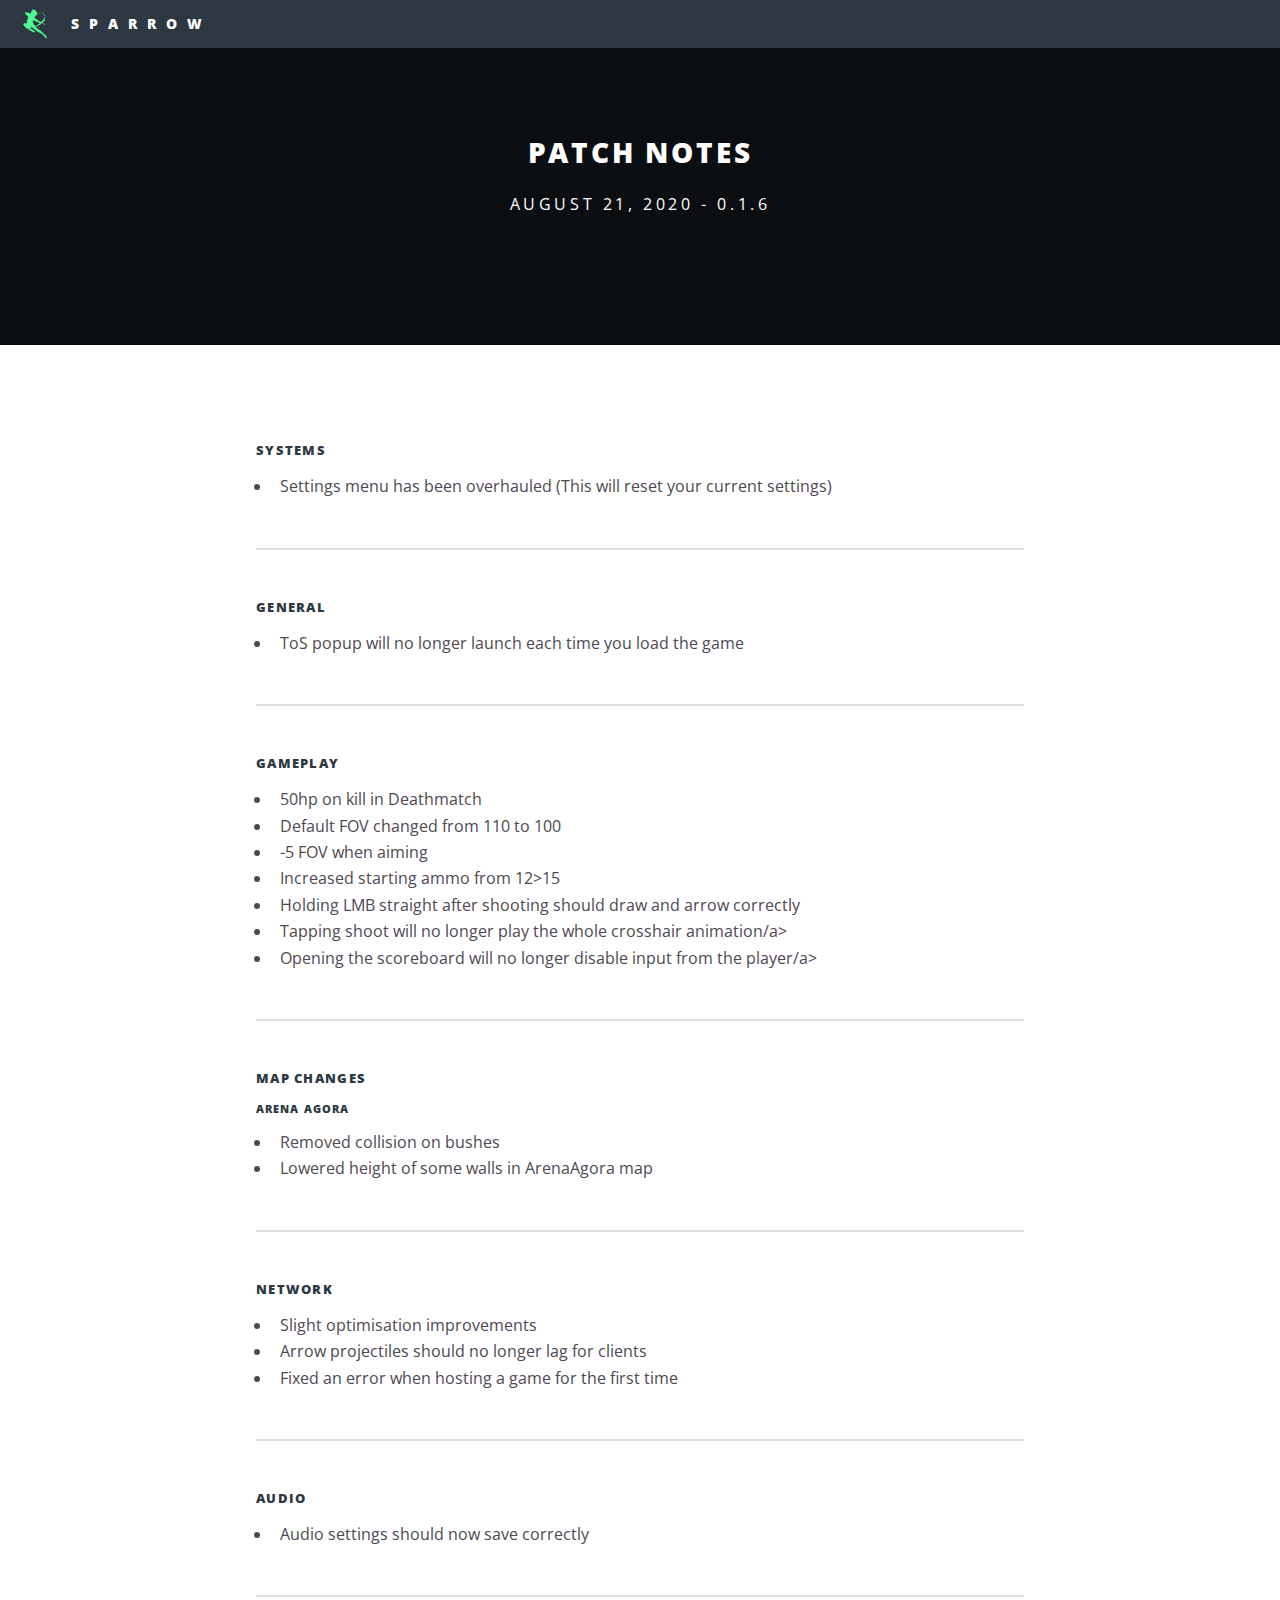
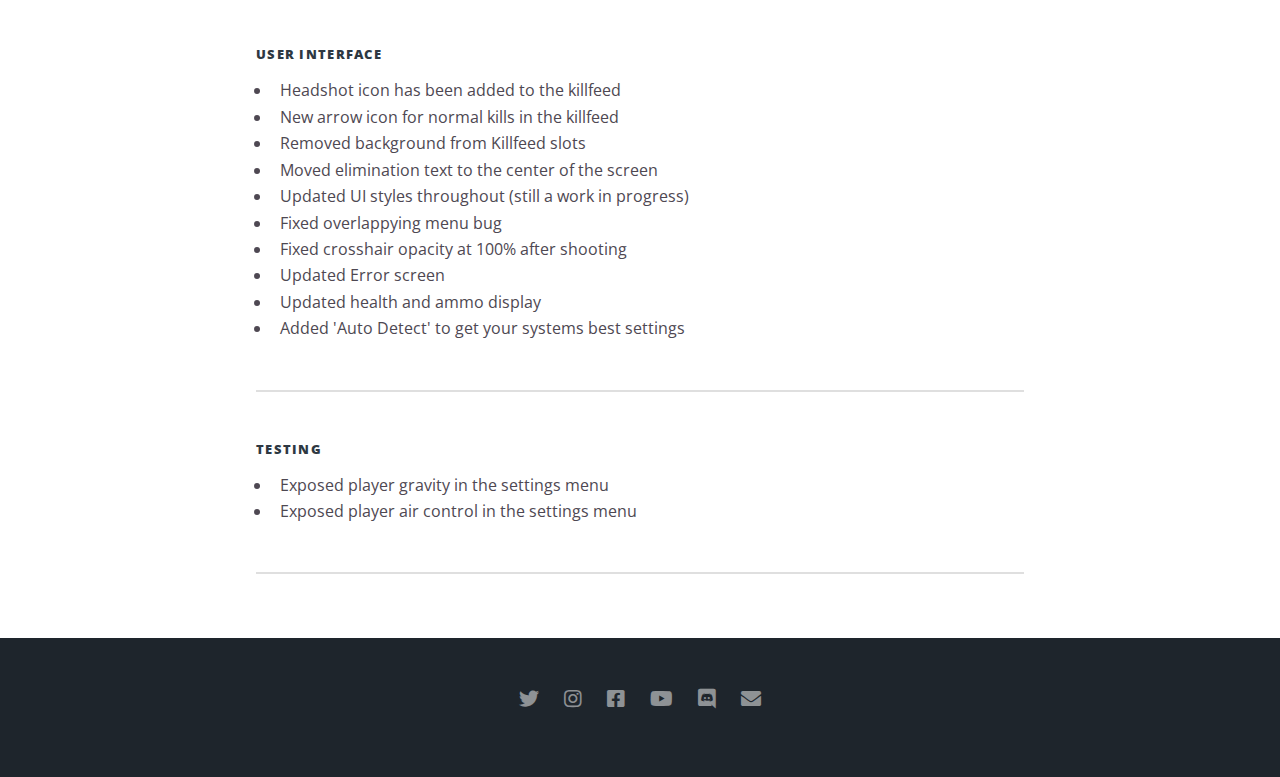
==== patchnotes-0.1.6.html @ 1c4e1404 "Added Patch Notes 0.1.6" ====
<!DOCTYPE html>
<!--
	Spectral by HTML5 UP
	html5up.net | @ajlkn
	Free for personal and commercial use under the CCA 3.0 license (html5up.net/license)
-->
<html>
  <head>
    <link rel="shortcut icon" href="favicon.ico" type="image/x-icon">
    <title>Project Sparrow - Terms of Service</title>
    <meta charset="utf-8" />
    <meta name="viewport" content="width=device-width, initial-scale=1, user-scalable=no" />
    <link rel="stylesheet" href="assets/css/main.css" />
    <noscript><link rel="stylesheet" href="assets/css/noscript.css" /></noscript>
  </head>

  <body class="landing is-preload">
    <!-- Page Wrapper -->
    <div id="page-wrapper">
      <Header> 
      <header id="header" class="alt">
        <h1>
          <a href="index.html" target="_self" class="more scrolly"><img src="images/logo.png" alt="logo"/></a></h1>
        <ul>
          <li><a href="index.html">SPARROW</a></li>
        </ul>
        <!--<nav id="nav">
          <ul>
            <li class="special">
              <a href="#menu" class="menuToggle"><span>Menu</span></a>
              <div id="menu">
                <ul>
                  <li><a href="index.html">Home</a></li>
                  <li><a href="generic.html">Generic</a></li>
                  <li><a href="elements.html">Elements</a></li>
                </ul>
              </div>
            </li>
          </ul>
        </nav>-->
      </header>


				<!-- Main -->
        <article id="main">
          <header>
            <h2>PATCH NOTES</h2>
            <p>August 21, 2020 - 0.1.6</p>
          </header>
          <section class="wrapper style5">
            <div class="inner">
              <h5>Systems</h5>
              <ul>
                <li>
                  <a>Settings menu has been overhauled (This will reset your current settings)</a>
                </li>
              </ul>

              <hr />

              <h5>General</h5>
              <ul>
                <li>
                  <a>ToS popup will no longer launch each time you load the game</a>
                </li>
              </ul>

              <hr />

              <h5>Gameplay</h5>
              <ul>
                <li>
                  <a>50hp on kill in Deathmatch</a>
                </li>
                <li>
                  <a>Default FOV changed from 110 to 100</a>
                </li>
                <li>
                  <a>-5 FOV when aiming</a>
                </li>
                <li>
                  <a>Increased starting ammo from 12>15</a>
                </li>
                <li>
                  <a>Holding LMB straight after shooting should draw and arrow correctly</a>
                </li>
                <li>
                  <a>Tapping shoot will no longer play the whole crosshair animation/a>
                </li>
                <li>
                  <a>Opening the scoreboard will no longer disable input from the player/a>
                </li>
              </ul>

              <hr />

              <h5>Map Changes</h5>

              <h6>Arena Agora</h6>
              <ul>
                <li>
                  <a>Removed collision on bushes</a>
                </li>
                <li>
                  <a>Lowered height of some walls in ArenaAgora map</a>
                </li>
              </ul>

              <hr />

              <h5>Network</h5>
              <ul>
                <li>
                  <a>Slight optimisation improvements</a>
                </li>
                <li>
                  <a>Arrow projectiles should no longer lag for clients</a>
                </li>
                <li>
                  <a>Fixed an error when hosting a game for the first time</a>
                </li>
              </ul>

              <hr />

              <h5>Audio</h5>
              <ul>
                <li>
                  <a>Audio settings should now save correctly</a>
                </li>
              </ul>

              <hr />

              <h5>User Interface</h5>
              <ul>
                <li>
                  <a>Headshot icon has been added to the killfeed</a>
                </li>
                <li>
                  <a>New arrow icon for normal kills in the killfeed</a>
                </li>
                <li>
                  <a>Removed background from Killfeed slots</a>
                </li>
                <li>
                  <a>Moved elimination text to the center of the screen</a>
                </li>
                <li>
                  <a>Updated UI styles throughout  (still a work in progress)</a>
                </li>
                <li>
                  <a>Fixed overlappying menu bug</a>
                </li>
                <li>
                  <a>Fixed crosshair opacity at 100% after shooting</a>
                </li>
                <li>
                  <a>Updated Error screen</a>
                </li>
                <li>
                  <a>Updated health and ammo display</a>
                </li>
                <li>
                  <a>Added 'Auto Detect' to get your systems best settings</a>
                </li>
              </ul>

              <hr />

              <h5>Testing</h5>
              <ul>
                <li>
                  <a>Exposed player gravity in the settings menu</a>
                </li>
                <li>
                  <a>Exposed player air control in the settings menu</a>
                </li>
              </ul>

              <hr />



            </div>
          </section>
        </article>





      <!-- Footer -->
      <footer id="footer">
        <ul class="icons">
          <li>
            <a href="https://twitter.com/ProjectSparrow_" target="_blank" class="icon brands fa-twitter"
              ><span class="label">Twitter</span></a
            >
          </li>
          <li>
            <a href="https://instagram.com/ProjectSparrow_" target="_blank" class="icon brands fa-instagram"
              ><span class="label">Instagram</span></a
            >
          </li>
          <li>
            <a href="https://www.facebook.com/projectsparrowdev" target="_blank" class="icon brands fa-facebook-square"
              ><span class="label">Facebook</span></a
            >
          </li>
          <li>
            <a href="https://www.youtube.com/channel/UCbq7FqlQZS3hCOGGM413knQ?" target="_blank" class="icon brands fa-youtube"
              ><span class="label">YouTube</span></a
            >
          </li>
          <li>
            <a href="https://discord.gg/qYBhejE" target="_blank" class="icon brands fa-discord"><span class="label">Discord</span></a>
          </li>
          <li>
            <a href="mailto:matt@projectsparrow.dev" target="_blank" class="icon solid fa-envelope"><span class="label">Email</span></a>
          </li>
        </ul>
      </footer>
    </div>

    <!-- Scripts -->
    <script src="assets/js/jquery.min.js"></script>
    <script src="assets/js/jquery.scrollex.min.js"></script>
    <script src="assets/js/jquery.scrolly.min.js"></script>
    <script src="assets/js/browser.min.js"></script>
    <script src="assets/js/breakpoints.min.js"></script>
    <script src="assets/js/util.js"></script>
    <script src="assets/js/main.js"></script>
  </body>
</html>
---- assets/css/main.css ----
@import url(fontawesome-all.min.css);
@import url("https://fonts.googleapis.com/css?family=Open+Sans:400,400italic,600,600italic,800,800italic");

/*
	Spectral by HTML5 UP
	html5up.net | @ajlkn
	Free for personal and commercial use under the CCA 3.0 license (html5up.net/license)
*/

html,
body,
div,
span,
applet,
object,
iframe,
h1,
h2,
h3,
h4,
h5,
h6,
p,
blockquote,
pre,
a,
abbr,
acronym,
address,
big,
cite,
code,
del,
dfn,
em,
img,
ins,
kbd,
q,
s,
samp,
small,
strike,
strong,
sub,
sup,
tt,
var,
b,
u,
i,
center,
dl,
dt,
dd,
ol,
ul,
li,
fieldset,
form,
label,
legend,
table,
caption,
tbody,
tfoot,
thead,
tr,
th,
td,
article,
aside,
canvas,
details,
embed,
figure,
figcaption,
footer,
header,
hgroup,
menu,
nav,
output,
ruby,
section,
summary,
time,
mark,
audio,
video {
  margin: 0;
  padding: 0;
  border: 0;
  font-size: 100%;
  font: inherit;
  vertical-align: baseline;
}

article,
aside,
details,
figcaption,
figure,
footer,
header,
hgroup,
menu,
nav,
section {
  display: block;
}

body {
  line-height: 1;
}

ol,
ul {
  list-style: none;
}

blockquote,
q {
  quotes: none;
}

blockquote:before,
blockquote:after,
q:before,
q:after {
  content: "";
  content: none;
}

table {
  border-collapse: collapse;
  border-spacing: 0;
}

body {
  -webkit-text-size-adjust: none;
}

mark {
  background-color: transparent;
  color: inherit;
}

input::-moz-focus-inner {
  border: 0;
  padding: 0;
}

input,
select,
textarea {
  -moz-appearance: none;
  -webkit-appearance: none;
  -ms-appearance: none;
  appearance: none;
}

/* Basic */

@-ms-viewport {
  width: device-width;
}

html {
  box-sizing: border-box;
}

*,
*:before,
*:after {
  box-sizing: inherit;
}

body {
  background: #2e3842;
}

body.is-preload *,
body.is-preload *:before,
body.is-preload *:after {
  -moz-animation: none !important;
  -webkit-animation: none !important;
  -ms-animation: none !important;
  animation: none !important;
  -moz-transition: none !important;
  -webkit-transition: none !important;
  -ms-transition: none !important;
  transition: none !important;
}

body,
input,
select,
textarea {
  color: #fff;
  font-family: "Open Sans", Helvetica, sans-serif;
  font-size: 15pt;
  font-weight: 400;
  line-height: 1.65em;
}

@media screen and (max-width: 1680px) {
  body,
  input,
  select,
  textarea {
    font-size: 13pt;
  }
}

@media screen and (max-width: 1280px) {
  body,
  input,
  select,
  textarea {
    font-size: 12pt;
  }
}

@media screen and (max-width: 736px) {
  body,
  input,
  select,
  textarea {
    font-size: 11pt;
    letter-spacing: 0.0375em;
  }
}

a {
  -moz-transition: color 0.2s ease, border-bottom-color 0.2s ease;
  -webkit-transition: color 0.2s ease, border-bottom-color 0.2s ease;
  -ms-transition: color 0.2s ease, border-bottom-color 0.2s ease;
  transition: color 0.2s ease, border-bottom-color 0.2s ease;
  border-bottom: dotted 0px;
  color: inherit;
  text-decoration: none;
}

a:hover {
  border-bottom-color: transparent;
}

strong,
b {
  color: #fff;
  font-weight: 600;
}

em,
i {
  font-style: italic;
}

p {
  margin: 0 auto 2em;
}

.major h3 {
	margin: 0;
}

h1,
h2,
h3,
h4,
h5,
h6 {
  color: #fff;
  font-weight: 800;
  letter-spacing: 0.1em;
  line-height: 1em;
  margin: 0 0 1em 0;
  text-transform: uppercase;
}

h1 a,
h2 a,
h3 a,
h4 a,
h5 a,
h6 a {
  color: inherit;
  text-decoration: none;
}

h2 {
  font-size: 1.35em;
  line-height: 1.75em;
}

@media screen and (max-width: 736px) {
  h2 {
    font-size: 1.1em;
    line-height: 1.65em;
  }
}

h3 {
  font-size: 1.15em;
  line-height: 1.75em;
}

@media screen and (max-width: 736px) {
  h3 {
    font-size: 1em;
    line-height: 1.65em;
  }
}

h4 {
  font-size: 1em;
  line-height: 1.5em;
}

h5 {
  font-size: 0.8em;
  line-height: 1.5em;
}

h6 {
  font-size: 0.7em;
  line-height: 1.5em;
}

sub {
  font-size: 0.8em;
  position: relative;
  top: 0.5em;
}

sup {
  font-size: 0.8em;
  position: relative;
  top: -0.5em;
}

hr {
  border: 0;
  border-bottom: solid 2px #fff;
  margin: 3em 0;
}

hr.major {
  margin: 4.5em 0;
}

blockquote {
  border-left: solid 4px #fff;
  font-style: italic;
  margin: 0 0 2em 0;
  padding: 0.5em 0 0.5em 2em;
}

code {
  background: rgba(144, 144, 144, 0.25);
  border-radius: 3px;
  font-family: "Courier New", monospace;
  font-size: 0.9em;
  letter-spacing: 0;
  margin: 0 0.25em;
  padding: 0.25em 0.65em;
}

pre {
  -webkit-overflow-scrolling: touch;
  font-family: "Courier New", monospace;
  font-size: 0.9em;
  margin: 0 0 2em 0;
}

pre code {
  display: block;
  line-height: 1.75em;
  padding: 1em 1.5em;
  overflow-x: auto;
}

.align-left {
  text-align: left;
}

.align-center {
  text-align: center;
}

.align-right {
  text-align: right;
}

/* Row */

.row {
  display: flex;
  flex-wrap: wrap;
  box-sizing: border-box;
  align-items: stretch;
}

.row > * {
  box-sizing: border-box;
}

.row.gtr-uniform > * > :last-child {
  margin-bottom: 0;
}

.row.aln-left {
  justify-content: flex-start;
}

.row.aln-center {
  justify-content: center;
}

.row.aln-right {
  justify-content: flex-end;
}

.row.aln-top {
  align-items: flex-start;
}

.row.aln-middle {
  align-items: center;
}

.row.aln-bottom {
  align-items: flex-end;
}

.row > .imp {
  order: -1;
}

.row > .col-1 {
  width: 8.33333%;
}

.row > .off-1 {
  margin-left: 8.33333%;
}

.row > .col-2 {
  width: 16.66667%;
}

.row > .off-2 {
  margin-left: 16.66667%;
}

.row > .col-3 {
  width: 25%;
}

.row > .off-3 {
  margin-left: 25%;
}

.row > .col-4 {
  width: 33.33333%;
}

.row > .off-4 {
  margin-left: 33.33333%;
}

.row > .col-5 {
  width: 41.66667%;
}

.row > .off-5 {
  margin-left: 41.66667%;
}

.row > .col-6 {
  width: 50%;
}

.row > .off-6 {
  margin-left: 50%;
}

.row > .col-7 {
  width: 58.33333%;
}

.row > .off-7 {
  margin-left: 58.33333%;
}

.row > .col-8 {
  width: 66.66667%;
}

.row > .off-8 {
  margin-left: 66.66667%;
}

.row > .col-9 {
  width: 75%;
}

.row > .off-9 {
  margin-left: 75%;
}

.row > .col-10 {
  width: 83.33333%;
}

.row > .off-10 {
  margin-left: 83.33333%;
}

.row > .col-11 {
  width: 91.66667%;
}

.row > .off-11 {
  margin-left: 91.66667%;
}

.row > .col-12 {
  width: 100%;
}

.row > .off-12 {
  margin-left: 100%;
}

.row.gtr-0 {
  margin-top: 0;
  margin-left: 0em;
}

.row.gtr-0 > * {
  padding: 0 0 0 0em;
}

.row.gtr-0.gtr-uniform {
  margin-top: 0em;
}

.row.gtr-0.gtr-uniform > * {
  padding-top: 0em;
}

.row.gtr-25 {
  margin-top: 0;
  margin-left: -0.375em;
}

.row.gtr-25 > * {
  padding: 0 0 0 0.375em;
}

.row.gtr-25.gtr-uniform {
  margin-top: -0.375em;
}

.row.gtr-25.gtr-uniform > * {
  padding-top: 0.375em;
}

.row.gtr-50 {
  margin-top: 0;
  margin-left: -0.75em;
}

.row.gtr-50 > * {
  padding: 0 0 0 0.75em;
}

.row.gtr-50.gtr-uniform {
  margin-top: -0.75em;
}

.row.gtr-50.gtr-uniform > * {
  padding-top: 0.75em;
}

.row {
  margin-top: 0;
  margin-left: -1.5em;
}

.row > * {
  padding: 0 0 0 1.5em;
}

.row.gtr-uniform {
  margin-top: -1.5em;
}

.row.gtr-uniform > * {
  padding-top: 1.5em;
}

.row.gtr-150 {
  margin-top: 0;
  margin-left: -2.25em;
}

.row.gtr-150 > * {
  padding: 0 0 0 2.25em;
}

.row.gtr-150.gtr-uniform {
  margin-top: -2.25em;
}

.row.gtr-150.gtr-uniform > * {
  padding-top: 2.25em;
}

.row.gtr-200 {
  margin-top: 0;
  margin-left: -3em;
}

.row.gtr-200 > * {
  padding: 0 0 0 3em;
}

.row.gtr-200.gtr-uniform {
  margin-top: -3em;
}

.row.gtr-200.gtr-uniform > * {
  padding-top: 3em;
}

@media screen and (max-width: 1680px) {
  .row {
    display: flex;
    flex-wrap: wrap;
    box-sizing: border-box;
    align-items: stretch;
  }

  .row > * {
    box-sizing: border-box;
  }

  .row.gtr-uniform > * > :last-child {
    margin-bottom: 0;
  }

  .row.aln-left {
    justify-content: flex-start;
  }

  .row.aln-center {
    justify-content: center;
  }

  .row.aln-right {
    justify-content: flex-end;
  }

  .row.aln-top {
    align-items: flex-start;
  }

  .row.aln-middle {
    align-items: center;
  }

  .row.aln-bottom {
    align-items: flex-end;
  }

  .row > .imp-xlarge {
    order: -1;
  }

  .row > .col-1-xlarge {
    width: 8.33333%;
  }

  .row > .off-1-xlarge {
    margin-left: 8.33333%;
  }

  .row > .col-2-xlarge {
    width: 16.66667%;
  }

  .row > .off-2-xlarge {
    margin-left: 16.66667%;
  }

  .row > .col-3-xlarge {
    width: 25%;
  }

  .row > .off-3-xlarge {
    margin-left: 25%;
  }

  .row > .col-4-xlarge {
    width: 33.33333%;
  }

  .row > .off-4-xlarge {
    margin-left: 33.33333%;
  }

  .row > .col-5-xlarge {
    width: 41.66667%;
  }

  .row > .off-5-xlarge {
    margin-left: 41.66667%;
  }

  .row > .col-6-xlarge {
    width: 50%;
  }

  .row > .off-6-xlarge {
    margin-left: 50%;
  }

  .row > .col-7-xlarge {
    width: 58.33333%;
  }

  .row > .off-7-xlarge {
    margin-left: 58.33333%;
  }

  .row > .col-8-xlarge {
    width: 66.66667%;
  }

  .row > .off-8-xlarge {
    margin-left: 66.66667%;
  }

  .row > .col-9-xlarge {
    width: 75%;
  }

  .row > .off-9-xlarge {
    margin-left: 75%;
  }

  .row > .col-10-xlarge {
    width: 83.33333%;
  }

  .row > .off-10-xlarge {
    margin-left: 83.33333%;
  }

  .row > .col-11-xlarge {
    width: 91.66667%;
  }

  .row > .off-11-xlarge {
    margin-left: 91.66667%;
  }

  .row > .col-12-xlarge {
    width: 100%;
  }

  .row > .off-12-xlarge {
    margin-left: 100%;
  }

  .row.gtr-0 {
    margin-top: 0;
    margin-left: 0em;
  }

  .row.gtr-0 > * {
    padding: 0 0 0 0em;
  }

  .row.gtr-0.gtr-uniform {
    margin-top: 0em;
  }

  .row.gtr-0.gtr-uniform > * {
    padding-top: 0em;
  }

  .row.gtr-25 {
    margin-top: 0;
    margin-left: -0.375em;
  }

  .row.gtr-25 > * {
    padding: 0 0 0 0.375em;
  }

  .row.gtr-25.gtr-uniform {
    margin-top: -0.375em;
  }

  .row.gtr-25.gtr-uniform > * {
    padding-top: 0.375em;
  }

  .row.gtr-50 {
    margin-top: 0;
    margin-left: -0.75em;
  }

  .row.gtr-50 > * {
    padding: 0 0 0 0.75em;
  }

  .row.gtr-50.gtr-uniform {
    margin-top: -0.75em;
  }

  .row.gtr-50.gtr-uniform > * {
    padding-top: 0.75em;
  }

  .row {
    margin-top: 0;
    margin-left: -1.5em;
  }

  .row > * {
    padding: 0 0 0 1.5em;
  }

  .row.gtr-uniform {
    margin-top: -1.5em;
  }

  .row.gtr-uniform > * {
    padding-top: 1.5em;
  }

  .row.gtr-150 {
    margin-top: 0;
    margin-left: -2.25em;
  }

  .row.gtr-150 > * {
    padding: 0 0 0 2.25em;
  }

  .row.gtr-150.gtr-uniform {
    margin-top: -2.25em;
  }

  .row.gtr-150.gtr-uniform > * {
    padding-top: 2.25em;
  }

  .row.gtr-200 {
    margin-top: 0;
    margin-left: -3em;
  }

  .row.gtr-200 > * {
    padding: 0 0 0 3em;
  }

  .row.gtr-200.gtr-uniform {
    margin-top: -3em;
  }

  .row.gtr-200.gtr-uniform > * {
    padding-top: 3em;
  }
}

@media screen and (max-width: 1280px) {
  .row {
    display: flex;
    flex-wrap: wrap;
    box-sizing: border-box;
    align-items: stretch;
  }

  .row > * {
    box-sizing: border-box;
  }

  .row.gtr-uniform > * > :last-child {
    margin-bottom: 0;
  }

  .row.aln-left {
    justify-content: flex-start;
  }

  .row.aln-center {
    justify-content: center;
  }

  .row.aln-right {
    justify-content: flex-end;
  }

  .row.aln-top {
    align-items: flex-start;
  }

  .row.aln-middle {
    align-items: center;
  }

  .row.aln-bottom {
    align-items: flex-end;
  }

  .row > .imp-large {
    order: -1;
  }

  .row > .col-1-large {
    width: 8.33333%;
  }

  .row > .off-1-large {
    margin-left: 8.33333%;
  }

  .row > .col-2-large {
    width: 16.66667%;
  }

  .row > .off-2-large {
    margin-left: 16.66667%;
  }

  .row > .col-3-large {
    width: 25%;
  }

  .row > .off-3-large {
    margin-left: 25%;
  }

  .row > .col-4-large {
    width: 33.33333%;
  }

  .row > .off-4-large {
    margin-left: 33.33333%;
  }

  .row > .col-5-large {
    width: 41.66667%;
  }

  .row > .off-5-large {
    margin-left: 41.66667%;
  }

  .row > .col-6-large {
    width: 50%;
  }

  .row > .off-6-large {
    margin-left: 50%;
  }

  .row > .col-7-large {
    width: 58.33333%;
  }

  .row > .off-7-large {
    margin-left: 58.33333%;
  }

  .row > .col-8-large {
    width: 66.66667%;
  }

  .row > .off-8-large {
    margin-left: 66.66667%;
  }

  .row > .col-9-large {
    width: 75%;
  }

  .row > .off-9-large {
    margin-left: 75%;
  }

  .row > .col-10-large {
    width: 83.33333%;
  }

  .row > .off-10-large {
    margin-left: 83.33333%;
  }

  .row > .col-11-large {
    width: 91.66667%;
  }

  .row > .off-11-large {
    margin-left: 91.66667%;
  }

  .row > .col-12-large {
    width: 100%;
  }

  .row > .off-12-large {
    margin-left: 100%;
  }

  .row.gtr-0 {
    margin-top: 0;
    margin-left: 0em;
  }

  .row.gtr-0 > * {
    padding: 0 0 0 0em;
  }

  .row.gtr-0.gtr-uniform {
    margin-top: 0em;
  }

  .row.gtr-0.gtr-uniform > * {
    padding-top: 0em;
  }

  .row.gtr-25 {
    margin-top: 0;
    margin-left: -0.375em;
  }

  .row.gtr-25 > * {
    padding: 0 0 0 0.375em;
  }

  .row.gtr-25.gtr-uniform {
    margin-top: -0.375em;
  }

  .row.gtr-25.gtr-uniform > * {
    padding-top: 0.375em;
  }

  .row.gtr-50 {
    margin-top: 0;
    margin-left: -0.75em;
  }

  .row.gtr-50 > * {
    padding: 0 0 0 0.75em;
  }

  .row.gtr-50.gtr-uniform {
    margin-top: -0.75em;
  }

  .row.gtr-50.gtr-uniform > * {
    padding-top: 0.75em;
  }

  .row {
    margin-top: 0;
    margin-left: -1.5em;
  }

  .row > * {
    padding: 0 0 0 1.5em;
  }

  .row.gtr-uniform {
    margin-top: -1.5em;
  }

  .row.gtr-uniform > * {
    padding-top: 1.5em;
  }

  .row.gtr-150 {
    margin-top: 0;
    margin-left: -2.25em;
  }

  .row.gtr-150 > * {
    padding: 0 0 0 2.25em;
  }

  .row.gtr-150.gtr-uniform {
    margin-top: -2.25em;
  }

  .row.gtr-150.gtr-uniform > * {
    padding-top: 2.25em;
  }

  .row.gtr-200 {
    margin-top: 0;
    margin-left: -3em;
  }

  .row.gtr-200 > * {
    padding: 0 0 0 3em;
  }

  .row.gtr-200.gtr-uniform {
    margin-top: -3em;
  }

  .row.gtr-200.gtr-uniform > * {
    padding-top: 3em;
  }
}

@media screen and (max-width: 980px) {
  .row {
    display: flex;
    flex-wrap: wrap;
    box-sizing: border-box;
    align-items: stretch;
  }

  .row > * {
    box-sizing: border-box;
  }

  .row.gtr-uniform > * > :last-child {
    margin-bottom: 0;
  }

  .row.aln-left {
    justify-content: flex-start;
  }

  .row.aln-center {
    justify-content: center;
  }

  .row.aln-right {
    justify-content: flex-end;
  }

  .row.aln-top {
    align-items: flex-start;
  }

  .row.aln-middle {
    align-items: center;
  }

  .row.aln-bottom {
    align-items: flex-end;
  }

  .row > .imp-medium {
    order: -1;
  }

  .row > .col-1-medium {
    width: 8.33333%;
  }

  .row > .off-1-medium {
    margin-left: 8.33333%;
  }

  .row > .col-2-medium {
    width: 16.66667%;
  }

  .row > .off-2-medium {
    margin-left: 16.66667%;
  }

  .row > .col-3-medium {
    width: 25%;
  }

  .row > .off-3-medium {
    margin-left: 25%;
  }

  .row > .col-4-medium {
    width: 33.33333%;
  }

  .row > .off-4-medium {
    margin-left: 33.33333%;
  }

  .row > .col-5-medium {
    width: 41.66667%;
  }

  .row > .off-5-medium {
    margin-left: 41.66667%;
  }

  .row > .col-6-medium {
    width: 50%;
  }

  .row > .off-6-medium {
    margin-left: 50%;
  }

  .row > .col-7-medium {
    width: 58.33333%;
  }

  .row > .off-7-medium {
    margin-left: 58.33333%;
  }

  .row > .col-8-medium {
    width: 66.66667%;
  }

  .row > .off-8-medium {
    margin-left: 66.66667%;
  }

  .row > .col-9-medium {
    width: 75%;
  }

  .row > .off-9-medium {
    margin-left: 75%;
  }

  .row > .col-10-medium {
    width: 83.33333%;
  }

  .row > .off-10-medium {
    margin-left: 83.33333%;
  }

  .row > .col-11-medium {
    width: 91.66667%;
  }

  .row > .off-11-medium {
    margin-left: 91.66667%;
  }

  .row > .col-12-medium {
    width: 100%;
  }

  .row > .off-12-medium {
    margin-left: 100%;
  }

  .row.gtr-0 {
    margin-top: 0;
    margin-left: 0em;
  }

  .row.gtr-0 > * {
    padding: 0 0 0 0em;
  }

  .row.gtr-0.gtr-uniform {
    margin-top: 0em;
  }

  .row.gtr-0.gtr-uniform > * {
    padding-top: 0em;
  }

  .row.gtr-25 {
    margin-top: 0;
    margin-left: -0.375em;
  }

  .row.gtr-25 > * {
    padding: 0 0 0 0.375em;
  }

  .row.gtr-25.gtr-uniform {
    margin-top: -0.375em;
  }

  .row.gtr-25.gtr-uniform > * {
    padding-top: 0.375em;
  }

  .row.gtr-50 {
    margin-top: 0;
    margin-left: -0.75em;
  }

  .row.gtr-50 > * {
    padding: 0 0 0 0.75em;
  }

  .row.gtr-50.gtr-uniform {
    margin-top: -0.75em;
  }

  .row.gtr-50.gtr-uniform > * {
    padding-top: 0.75em;
  }

  .row {
    margin-top: 0;
    margin-left: -1.5em;
  }

  .row > * {
    padding: 0 0 0 1.5em;
  }

  .row.gtr-uniform {
    margin-top: -1.5em;
  }

  .row.gtr-uniform > * {
    padding-top: 1.5em;
  }

  .row.gtr-150 {
    margin-top: 0;
    margin-left: -2.25em;
  }

  .row.gtr-150 > * {
    padding: 0 0 0 2.25em;
  }

  .row.gtr-150.gtr-uniform {
    margin-top: -2.25em;
  }

  .row.gtr-150.gtr-uniform > * {
    padding-top: 2.25em;
  }

  .row.gtr-200 {
    margin-top: 0;
    margin-left: -3em;
  }

  .row.gtr-200 > * {
    padding: 0 0 0 3em;
  }

  .row.gtr-200.gtr-uniform {
    margin-top: -3em;
  }

  .row.gtr-200.gtr-uniform > * {
    padding-top: 3em;
  }
}

@media screen and (max-width: 736px) {
  .row {
    display: flex;
    flex-wrap: wrap;
    box-sizing: border-box;
    align-items: stretch;
  }

  .row > * {
    box-sizing: border-box;
  }

  .row.gtr-uniform > * > :last-child {
    margin-bottom: 0;
  }

  .row.aln-left {
    justify-content: flex-start;
  }

  .row.aln-center {
    justify-content: center;
  }

  .row.aln-right {
    justify-content: flex-end;
  }

  .row.aln-top {
    align-items: flex-start;
  }

  .row.aln-middle {
    align-items: center;
  }

  .row.aln-bottom {
    align-items: flex-end;
  }

  .row > .imp-small {
    order: -1;
  }

  .row > .col-1-small {
    width: 8.33333%;
  }

  .row > .off-1-small {
    margin-left: 8.33333%;
  }

  .row > .col-2-small {
    width: 16.66667%;
  }

  .row > .off-2-small {
    margin-left: 16.66667%;
  }

  .row > .col-3-small {
    width: 25%;
  }

  .row > .off-3-small {
    margin-left: 25%;
  }

  .row > .col-4-small {
    width: 33.33333%;
  }

  .row > .off-4-small {
    margin-left: 33.33333%;
  }

  .row > .col-5-small {
    width: 41.66667%;
  }

  .row > .off-5-small {
    margin-left: 41.66667%;
  }

  .row > .col-6-small {
    width: 50%;
  }

  .row > .off-6-small {
    margin-left: 50%;
  }

  .row > .col-7-small {
    width: 58.33333%;
  }

  .row > .off-7-small {
    margin-left: 58.33333%;
  }

  .row > .col-8-small {
    width: 66.66667%;
  }

  .row > .off-8-small {
    margin-left: 66.66667%;
  }

  .row > .col-9-small {
    width: 75%;
  }

  .row > .off-9-small {
    margin-left: 75%;
  }

  .row > .col-10-small {
    width: 83.33333%;
  }

  .row > .off-10-small {
    margin-left: 83.33333%;
  }

  .row > .col-11-small {
    width: 91.66667%;
  }

  .row > .off-11-small {
    margin-left: 91.66667%;
  }

  .row > .col-12-small {
    width: 100%;
  }

  .row > .off-12-small {
    margin-left: 100%;
  }

  .row.gtr-0 {
    margin-top: 0;
    margin-left: 0em;
  }

  .row.gtr-0 > * {
    padding: 0 0 0 0em;
  }

  .row.gtr-0.gtr-uniform {
    margin-top: 0em;
  }

  .row.gtr-0.gtr-uniform > * {
    padding-top: 0em;
  }

  .row.gtr-25 {
    margin-top: 0;
    margin-left: -0.375em;
  }

  .row.gtr-25 > * {
    padding: 0 0 0 0.375em;
  }

  .row.gtr-25.gtr-uniform {
    margin-top: -0.375em;
  }

  .row.gtr-25.gtr-uniform > * {
    padding-top: 0.375em;
  }

  .row.gtr-50 {
    margin-top: 0;
    margin-left: -0.75em;
  }

  .row.gtr-50 > * {
    padding: 0 0 0 0.75em;
  }

  .row.gtr-50.gtr-uniform {
    margin-top: -0.75em;
  }

  .row.gtr-50.gtr-uniform > * {
    padding-top: 0.75em;
  }

  .row {
    margin-top: 0;
    margin-left: -1.5em;
  }

  .row > * {
    padding: 0 0 0 1.5em;
  }

  .row.gtr-uniform {
    margin-top: -1.5em;
  }

  .row.gtr-uniform > * {
    padding-top: 1.5em;
  }

  .row.gtr-150 {
    margin-top: 0;
    margin-left: -2.25em;
  }

  .row.gtr-150 > * {
    padding: 0 0 0 2.25em;
  }

  .row.gtr-150.gtr-uniform {
    margin-top: -2.25em;
  }

  .row.gtr-150.gtr-uniform > * {
    padding-top: 2.25em;
  }

  .row.gtr-200 {
    margin-top: 0;
    margin-left: -3em;
  }

  .row.gtr-200 > * {
    padding: 0 0 0 3em;
  }

  .row.gtr-200.gtr-uniform {
    margin-top: -3em;
  }

  .row.gtr-200.gtr-uniform > * {
    padding-top: 3em;
  }
}

@media screen and (max-width: 480px) {
  .row {
    display: flex;
    flex-wrap: wrap;
    box-sizing: border-box;
    align-items: stretch;
  }

  .row > * {
    box-sizing: border-box;
  }

  .row.gtr-uniform > * > :last-child {
    margin-bottom: 0;
  }

  .row.aln-left {
    justify-content: flex-start;
  }

  .row.aln-center {
    justify-content: center;
  }

  .row.aln-right {
    justify-content: flex-end;
  }

  .row.aln-top {
    align-items: flex-start;
  }

  .row.aln-middle {
    align-items: center;
  }

  .row.aln-bottom {
    align-items: flex-end;
  }

  .row > .imp-xsmall {
    order: -1;
  }

  .row > .col-1-xsmall {
    width: 8.33333%;
  }

  .row > .off-1-xsmall {
    margin-left: 8.33333%;
  }

  .row > .col-2-xsmall {
    width: 16.66667%;
  }

  .row > .off-2-xsmall {
    margin-left: 16.66667%;
  }

  .row > .col-3-xsmall {
    width: 25%;
  }

  .row > .off-3-xsmall {
    margin-left: 25%;
  }

  .row > .col-4-xsmall {
    width: 33.33333%;
  }

  .row > .off-4-xsmall {
    margin-left: 33.33333%;
  }

  .row > .col-5-xsmall {
    width: 41.66667%;
  }

  .row > .off-5-xsmall {
    margin-left: 41.66667%;
  }

  .row > .col-6-xsmall {
    width: 50%;
  }

  .row > .off-6-xsmall {
    margin-left: 50%;
  }

  .row > .col-7-xsmall {
    width: 58.33333%;
  }

  .row > .off-7-xsmall {
    margin-left: 58.33333%;
  }

  .row > .col-8-xsmall {
    width: 66.66667%;
  }

  .row > .off-8-xsmall {
    margin-left: 66.66667%;
  }

  .row > .col-9-xsmall {
    width: 75%;
  }

  .row > .off-9-xsmall {
    margin-left: 75%;
  }

  .row > .col-10-xsmall {
    width: 83.33333%;
  }

  .row > .off-10-xsmall {
    margin-left: 83.33333%;
  }

  .row > .col-11-xsmall {
    width: 91.66667%;
  }

  .row > .off-11-xsmall {
    margin-left: 91.66667%;
  }

  .row > .col-12-xsmall {
    width: 100%;
  }

  .row > .off-12-xsmall {
    margin-left: 100%;
  }

  .row.gtr-0 {
    margin-top: 0;
    margin-left: 0em;
  }

  .row.gtr-0 > * {
    padding: 0 0 0 0em;
  }

  .row.gtr-0.gtr-uniform {
    margin-top: 0em;
  }

  .row.gtr-0.gtr-uniform > * {
    padding-top: 0em;
  }

  .row.gtr-25 {
    margin-top: 0;
    margin-left: -0.375em;
  }

  .row.gtr-25 > * {
    padding: 0 0 0 0.375em;
  }

  .row.gtr-25.gtr-uniform {
    margin-top: -0.375em;
  }

  .row.gtr-25.gtr-uniform > * {
    padding-top: 0.375em;
  }

  .row.gtr-50 {
    margin-top: 0;
    margin-left: -0.75em;
  }

  .row.gtr-50 > * {
    padding: 0 0 0 0.75em;
  }

  .row.gtr-50.gtr-uniform {
    margin-top: -0.75em;
  }

  .row.gtr-50.gtr-uniform > * {
    padding-top: 0.75em;
  }

  .row {
    margin-top: 0;
    margin-left: -1.5em;
  }

  .row > * {
    padding: 0 0 0 1.5em;
  }

  .row.gtr-uniform {
    margin-top: -1.5em;
  }

  .row.gtr-uniform > * {
    padding-top: 1.5em;
  }

  .row.gtr-150 {
    margin-top: 0;
    margin-left: -2.25em;
  }

  .row.gtr-150 > * {
    padding: 0 0 0 2.25em;
  }

  .row.gtr-150.gtr-uniform {
    margin-top: -2.25em;
  }

  .row.gtr-150.gtr-uniform > * {
    padding-top: 2.25em;
  }

  .row.gtr-200 {
    margin-top: 0;
    margin-left: -3em;
  }

  .row.gtr-200 > * {
    padding: 0 0 0 3em;
  }

  .row.gtr-200.gtr-uniform {
    margin-top: -3em;
  }

  .row.gtr-200.gtr-uniform > * {
    padding-top: 3em;
  }
}

/* Section/Article */

section.special,
article.special {
  text-align: center;
}

header p {
  position: relative;
  top: -0.25em;
}

header h3 + p {
  font-size: 1.1em;
}

header h4 + p,
header h5 + p,
header h6 + p {
  font-size: 0.9em;
}

header.major h2,
header.major h3,
header.major h4,
header.major h5,
header.major h6 {
  border-bottom: solid 0px #fff;
  display: inline-block;
  padding-bottom: 1em;
  position: relative;
}

header.major h2:after,
header.major h3:after,
header.major h4:after,
header.major h5:after,
header.major h6:after {
  content: "";
  display: block;
  height: 1px;
}

header.major p {
  color: #fff;
  top: 0;
}

@media screen and (max-width: 736px) {
  header.major {
    margin: 0 0 2em 0;
  }
}

@media screen and (max-width: 980px) {
  header br {
    display: none;
  }
}

/* Form */

form {
  margin: 0 0 2em 0;
}

label {
  color: #fff;
  display: block;
  font-size: 0.9em;
  font-weight: 600;
  margin: 0 0 1em 0;
}

input[type="text"],
input[type="password"],
input[type="email"],
select,
textarea {
  -moz-appearance: none;
  -webkit-appearance: none;
  -ms-appearance: none;
  appearance: none;
  background-color: rgba(144, 144, 144, 0.25);
  border-radius: 3px;
  border: none;
  color: inherit;
  display: block;
  outline: 0;
  padding: 0 1em;
  text-decoration: none;
  width: 100%;
}

input[type="text"]:invalid,
input[type="password"]:invalid,
input[type="email"]:invalid,
select:invalid,
textarea:invalid {
  box-shadow: none;
}

input[type="text"]:focus,
input[type="password"]:focus,
input[type="email"]:focus,
select:focus,
textarea:focus {
  box-shadow: 0 0 0 2px #21b2a6;
}

select {
  background-size: 1.25em;
  background-repeat: no-repeat;
  background-position: calc(100% - 1em) center;
  height: 2.75em;
  padding-right: 2.75em;
  text-overflow: ellipsis;
}

select:focus::-ms-value {
  background-color: transparent;
}

select::-ms-expand {
  display: none;
}

input[type="text"],
input[type="password"],
input[type="email"],
select {
  height: 2.75em;
}

textarea {
  padding: 0.75em 1em;
}

input[type="checkbox"],
input[type="radio"] {
  -moz-appearance: none;
  -webkit-appearance: none;
  -ms-appearance: none;
  appearance: none;
  display: block;
  float: left;
  margin-right: -2em;
  opacity: 0;
  width: 1em;
  z-index: -1;
}

input[type="checkbox"] + label,
input[type="radio"] + label {
  text-decoration: none;
  color: #fff;
  cursor: pointer;
  display: inline-block;
  font-size: 1em;
  font-weight: 400;
  padding-left: 2.4em;
  padding-right: 0.75em;
  position: relative;
}

input[type="checkbox"] + label:before,
input[type="radio"] + label:before {
  -moz-osx-font-smoothing: grayscale;
  -webkit-font-smoothing: antialiased;
  display: inline-block;
  font-style: normal;
  font-variant: normal;
  text-rendering: auto;
  line-height: 1;
  text-transform: none !important;
  font-family: "Font Awesome 5 Free";
  font-weight: 900;
}

input[type="checkbox"] + label:before,
input[type="radio"] + label:before {
  background: rgba(144, 144, 144, 0.25);
  border-radius: 3px;
  content: "";
  display: inline-block;
  font-size: 0.8em;
  height: 2.0625em;
  left: 0;
  line-height: 2.0625em;
  position: absolute;
  text-align: center;
  top: 0;
  width: 2.0625em;
}

input[type="checkbox"]:checked + label:before,
input[type="radio"]:checked + label:before {
  background: #2e3842;
  color: #fff;
  content: "\f00c";
}

input[type="checkbox"]:focus + label:before,
input[type="radio"]:focus + label:before {
  box-shadow: 0 0 0 2px #21b2a6;
}

input[type="checkbox"] + label:before {
  border-radius: 3px;
}

input[type="radio"] + label:before {
  border-radius: 100%;
}

::-webkit-input-placeholder {
  color: rgba(255, 255, 255, 0.5) !important;
  opacity: 1;
}

:-moz-placeholder {
  color: rgba(255, 255, 255, 0.5) !important;
  opacity: 1;
}

::-moz-placeholder {
  color: rgba(255, 255, 255, 0.5) !important;
  opacity: 1;
}

:-ms-input-placeholder {
  color: rgba(255, 255, 255, 0.5) !important;
  opacity: 1;
}

/* Box */

.box {
  border-radius: 3px;
  border: solid 2px #fff;
  margin-bottom: 2em;
  padding: 1.5em;
}

.box > :last-child,
.box > :last-child > :last-child,
.box > :last-child > :last-child > :last-child {
  margin-bottom: 0;
}

.box.alt {
  border: 0;
  border-radius: 0;
  padding: 0;
}

/* Icon */

.icon {
  text-decoration: none;
  border-bottom: none;
  position: relative;
}

.icon:before {
  -moz-osx-font-smoothing: grayscale;
  -webkit-font-smoothing: antialiased;
  display: inline-block;
  font-style: normal;
  font-variant: normal;
  text-rendering: auto;
  line-height: 1;
  text-transform: none !important;
  font-family: "Font Awesome 5 Free";
  font-weight: 400;
}

.icon > .label {
  display: none;
}

.icon:before {
  line-height: inherit;
}

.icon.solid:before {
  font-weight: 900;
}

.icon.brands:before {
  font-family: "Font Awesome 5 Brands";
}

.icon.major {
  -moz-transform: rotate(-45deg);
  -webkit-transform: rotate(-45deg);
  -ms-transform: rotate(-45deg);
  transform: rotate(-45deg);
  border-radius: 3px;
  border: solid 2px #fff;
  display: inline-block;
  font-size: 1.35em;
  height: calc(3em + 2px);
  line-height: 3em;
  text-align: center;
  width: calc(3em + 2px);
}

.icon.major:before {
  -moz-transform: rotate(45deg);
  -webkit-transform: rotate(45deg);
  -ms-transform: rotate(45deg);
  transform: rotate(45deg);
  display: inline-block;
  font-size: 1.5em;
}

@media screen and (max-width: 736px) {
  .icon.major {
    font-size: 1em;
  }
}

.icon.style1 {
  color: #00ffcc;
}

.icon.style2 {
  color: #00f0ff;
}

.icon.style3 {
  color: #76ddff;
}

/* Image */

.image {
  border-radius: 3px;
  border: 0;
  display: inline-block;
  position: relative;
}

.image img {
  border-radius: 3px;
  display: block;
}

.image.left {
  float: left;
  margin: 0 2em 2em 0;
  top: 0.25em;
}

.image.right {
  float: right;
  margin: 0 0 2em 2em;
  top: 0.25em;
}

.image.left,
.image.right {
  max-width: 40%;
}

.image.left img,
.image.right img {
  width: 100%;
}

.image.fit {
  display: block;
  margin: 0 0 2em 0;
  width: 100%;
}

.image.fit img {
  width: 100%;
}

/* List */

ol {
  list-style: decimal;
  margin: 0 0 2em 0;
  padding-left: 1.25em;
}

ol li {
  padding-left: 0.25em;
}

ul {
  list-style: disc;
  margin: 0 0 2em 0;
  padding-left: 1em;
}

footer ul {
	margin: 0;
}

ul li {
  padding-left: 0.5em;
}

ul.alt {
  list-style: none;
  padding-left: 0;
}

ul.alt li {
  border-top: solid 1px #fff;
  padding: 0.5em 0;
}

ul.alt li:first-child {
  border-top: 0;
  padding-top: 0;
}

dl {
  margin: 0 0 2em 0;
}

/* Actions */

ul.actions {
  display: -moz-flex;
  display: -webkit-flex;
  display: -ms-flex;
  display: flex;
  cursor: default;
  list-style: none;
  padding-left: 0;
}

ul.actions li {
  padding: 0 0 0 1em;
  vertical-align: middle;
}

ul.actions.special {
  -moz-justify-content: center;
  -webkit-justify-content: center;
  -ms-justify-content: center;
  justify-content: center;
  width: 100%;
  margin-left: 0;
}

ul.actions.special li:first-child {
  padding-left: 0;
}

ul.actions.special li:nth-child(2) {
  margin-left: 0.3em;
}

@media screen and (max-width: 736px) {
  ul.actions.special li:nth-child(2) {
    margin-left: 0em;
  }
}

ul.actions.stacked {
  -moz-flex-direction: column;
  -webkit-flex-direction: column;
  -ms-flex-direction: column;
  flex-direction: column;
  margin-left: 0;
}

ul.actions.stacked li {
  padding: 1em 0 0 0;
}

ul.actions.stacked li:first-child {
  padding-top: 0;
}

ul.actions.fit {
  width: calc(100% + 1em);
}

ul.actions.fit li {
  -moz-flex-grow: 1;
  -webkit-flex-grow: 1;
  -ms-flex-grow: 1;
  flex-grow: 1;
  -moz-flex-shrink: 1;
  -webkit-flex-shrink: 1;
  -ms-flex-shrink: 1;
  flex-shrink: 1;
  width: 100%;
}

ul.actions.fit li > * {
  width: 100%;
}

ul.actions.fit.stacked {
  width: 100%;
}

@media screen and (max-width: 480px) {
  ul.actions:not(.fixed) {
    -moz-flex-direction: column;
    -webkit-flex-direction: column;
    -ms-flex-direction: column;
    flex-direction: column;
    margin-left: 0;
    width: 100% !important;
  }

  ul.actions:not(.fixed) li {
    -moz-flex-grow: 1;
    -webkit-flex-grow: 1;
    -ms-flex-grow: 1;
    flex-grow: 1;
    -moz-flex-shrink: 1;
    -webkit-flex-shrink: 1;
    -ms-flex-shrink: 1;
    flex-shrink: 1;
    padding: 1em 0 0 0;
    text-align: center;
    width: 100%;
  }

  ul.actions:not(.fixed) li > * {
    width: 100%;
  }

  ul.actions:not(.fixed) li:first-child {
    padding-top: 0;
  }

  ul.actions:not(.fixed) li input[type="submit"],
  ul.actions:not(.fixed) li input[type="reset"],
  ul.actions:not(.fixed) li input[type="button"],
  ul.actions:not(.fixed) li button,
  ul.actions:not(.fixed) li .button {
    width: 100%;
  }

  ul.actions:not(.fixed) li input[type="submit"].icon:before,
  ul.actions:not(.fixed) li input[type="reset"].icon:before,
  ul.actions:not(.fixed) li input[type="button"].icon:before,
  ul.actions:not(.fixed) li button.icon:before,
  ul.actions:not(.fixed) li .button.icon:before {
    margin-left: -0.5em;
  }
}

/* Icons */

ul.icons {
  cursor: default;
  list-style: none;
  padding-left: 0;
}

ul.icons li {
  display: inline-block;
  padding: 0 1em 0 0;
}

ul.icons li:last-child {
  padding-right: 0 !important;
}

ul.icons.major {
  padding: 1em 0;
}

ul.icons.major li {
  padding-right: 3.5em;
}

@media screen and (max-width: 736px) {
  ul.icons.major li {
    padding: 0 1em !important;
  }
}

/* Table */

.table-wrapper {
  -webkit-overflow-scrolling: touch;
  overflow-x: auto;
}

table {
  margin: 0 0 2em 0;
  width: 100%;
}

table tbody tr {
  border: solid 1px #fff;
  border-left: 0;
  border-right: 0;
}

table tbody tr:nth-child(2n + 1) {
  background-color: rgba(144, 144, 144, 0.25);
}

table td {
  padding: 0.75em 0.75em;
}

table th {
  color: #fff;
  font-size: 0.9em;
  font-weight: 600;
  padding: 0 0.75em 0.75em 0.75em;
  text-align: left;
}

table thead {
  border-bottom: solid 2px #fff;
}

table tfoot {
  border-top: solid 2px #fff;
}

table.alt {
  border-collapse: separate;
}

table.alt tbody tr td {
  border: solid 1px #fff;
  border-left-width: 0;
  border-top-width: 0;
}

table.alt tbody tr td:first-child {
  border-left-width: 1px;
}

table.alt tbody tr:first-child td {
  border-top-width: 1px;
}

table.alt thead {
  border-bottom: 0;
}

table.alt tfoot {
  border-top: 0;
}

/* Button */

input[type="submit"],
input[type="reset"],
input[type="button"],
button,
.button {
  -moz-appearance: none;
  -webkit-appearance: none;
  -ms-appearance: none;
  appearance: none;
  -moz-transition: background-color 0.2s ease-in-out, color 0.2s ease-in-out;
  -webkit-transition: background-color 0.2s ease-in-out, color 0.2s ease-in-out;
  -ms-transition: background-color 0.2s ease-in-out, color 0.2s ease-in-out;
  transition: background-color 0.2s ease-in-out, color 0.2s ease-in-out;
  background-color: transparent;
  border-radius: 3px;
  border: 0;
  box-shadow: inset 0 0 0 2px #fff;
  color: #fff;
  cursor: pointer;
  display: inline-block;
  font-size: 0.8em;
  font-weight: 600;
  height: 3.125em;
  letter-spacing: 0.225em;
  line-height: 3.125em;
  max-width: 30em;
  padding: 0 2.75em;
  text-align: center;
  text-decoration: none;
  text-transform: uppercase;
  white-space: nowrap;
  overflow: hidden;
  text-overflow: ellipsis;
}

input[type="submit"]:hover,
input[type="reset"]:hover,
input[type="button"]:hover,
button:hover,
.button:hover {
  background-color: rgba(144, 144, 144, 0.25);
}

input[type="submit"]:active,
input[type="reset"]:active,
input[type="button"]:active,
button:active,
.button:active {
  background-color: rgba(144, 144, 144, 0.5);
}

input[type="submit"].icon:before,
input[type="reset"].icon:before,
input[type="button"].icon:before,
button.icon:before,
.button.icon:before {
  margin-right: 0.5em;
}

input[type="submit"].fit,
input[type="reset"].fit,
input[type="button"].fit,
button.fit,
.button.fit {
  width: 100%;
}

input[type="submit"].small,
input[type="reset"].small,
input[type="button"].small,
button.small,
.button.small {
  font-size: 0.8em;
}

input[type="submit"].large,
input[type="reset"].large,
input[type="button"].large,
button.large,
.button.large {
  font-size: 1.35em;
}

input[type="submit"].primary,
input[type="reset"].primary,
input[type="button"].primary,
button.primary,
.button.primary {
  background-color: #82916E;
  box-shadow: none !important;
  color: #ffffff !important;
}

input[type="submit"].primary:hover,
input[type="reset"].primary:hover,
input[type="button"].primary:hover,
button.primary:hover,
.button.primary:hover {
  background-color: #C2C4A5 !important;
}

input[type="submit"].primary:active,
input[type="reset"].primary:active,
input[type="button"].primary:active,
button.primary:active,
.button.primary:active {
  background-color: #C2C4A5 !important;
}

input[type="submit"].disabled,
input[type="submit"]:disabled,
input[type="reset"].disabled,
input[type="reset"]:disabled,
input[type="button"].disabled,
input[type="button"]:disabled,
button.disabled,
button:disabled,
.button.disabled,
.button:disabled {
  pointer-events: none;
  opacity: 0.25;
}

@media screen and (max-width: 736px) {
  input[type="submit"],
  input[type="reset"],
  input[type="button"],
  button,
  .button {
    height: 3.75em;
    line-height: 3.75em;
  }
}

/* Features */

.features {
  display: -moz-flex;
  display: -webkit-flex;
  display: -ms-flex;
  display: flex;
  -moz-flex-wrap: wrap;
  -webkit-flex-wrap: wrap;
  -ms-flex-wrap: wrap;
  flex-wrap: wrap;
  -moz-justify-content: center;
  -webkit-justify-content: center;
  -ms-justify-content: center;
  justify-content: center;
  list-style: none;
  padding: 0;
  width: 100%;
}

.features li {
  padding: 4em 4em 2em 6em;
  display: block;
  position: relative;
  text-align: left;
  width: 50%;
}

.features li:nth-child(1) {
  background-color: rgba(0, 0, 0, 0.035);
}

.features li:nth-child(2) {
  background-color: rgba(0, 0, 0, 0.07);
}

.features li:nth-child(3) {
  background-color: rgba(0, 0, 0, 0.105);
}

.features li:nth-child(4) {
  background-color: rgba(0, 0, 0, 0.14);
}

.features li:nth-child(5) {
  background-color: rgba(0, 0, 0, 0.175);
}

.features li:nth-child(6) {
  background-color: rgba(0, 0, 0, 0.21);
}

.features li:nth-child(7) {
  background-color: rgba(0, 0, 0, 0.245);
}

.features li:nth-child(8) {
  background-color: rgba(0, 0, 0, 0.28);
}

.features li:nth-child(9) {
  background-color: rgba(0, 0, 0, 0.315);
}

.features li:nth-child(10) {
  background-color: rgba(0, 0, 0, 0.35);
}

.features li:before {
  display: block;
  color: #00ffcc;
  position: absolute;
  left: 1.75em;
  top: 2.75em;
  font-size: 1.5em;
}

.features li:nth-child(1) {
  border-top-left-radius: 3px;
}

.features li:nth-child(2) {
  border-top-right-radius: 3px;
}

.features li:nth-last-child(1) {
  border-bottom-right-radius: 3px;
}

.features li:nth-last-child(2) {
  border-bottom-left-radius: 3px;
}

@media screen and (max-width: 980px) {
  .features li {
    padding: 3em 2em 1em 2em;
    text-align: center;
  }

  .features li:before {
    left: 0;
    margin: 0 0 1em 0;
    position: relative;
    top: 0;
  }
}

@media screen and (max-width: 736px) {
  .features li {
    padding: 3em 0 1em 0;
    background-color: transparent !important;
    border-top: solid 2px #fff;
    width: 100%;
  }

  .features li:first-child {
    border-top: 0;
  }
}

/* Spotlight */

.spotlight {
  -moz-align-items: center;
  -webkit-align-items: center;
  -ms-align-items: center;
  align-items: center;
  display: -moz-flex;
  display: -webkit-flex;
  display: -ms-flex;
  display: flex;
}

.spotlight .image {
  -moz-order: 1;
  -webkit-order: 1;
  -ms-order: 1;
  order: 1;
  border-radius: 0;
  width: 40%;
}

.spotlight .image img {
  border-radius: 0;
  width: 100%;
}

.spotlight .content {
  padding: 2em 4em 0.1em 4em;
  -moz-order: 2;
  -webkit-order: 2;
  -ms-order: 2;
  order: 2;
  max-width: 48em;
  width: 60%;
}

.spotlight:nth-child(2n) {
  -moz-flex-direction: row-reverse;
  -webkit-flex-direction: row-reverse;
  -ms-flex-direction: row-reverse;
  flex-direction: row-reverse;
}

.spotlight:nth-child(1) {
  background-color: rgba(0, 0, 0, 0.075);
}

.spotlight:nth-child(2) {
  background-color: rgba(0, 0, 0, 0.15);
}

.spotlight:nth-child(3) {
  background-color: rgba(0, 0, 0, 0.225);
}

.spotlight:nth-child(4) {
  background-color: rgba(0, 0, 0, 0.3);
}

.spotlight:nth-child(5) {
  background-color: rgba(0, 0, 0, 0.375);
}

.spotlight:nth-child(6) {
  background-color: rgba(0, 0, 0, 0.45);
}

.spotlight:nth-child(7) {
  background-color: rgba(0, 0, 0, 0.525);
}

.spotlight:nth-child(8) {
  background-color: rgba(0, 0, 0, 0.6);
}

.spotlight:nth-child(9) {
  background-color: rgba(0, 0, 0, 0.675);
}

.spotlight:nth-child(10) {
  background-color: rgba(0, 0, 0, 0.75);
}

@media screen and (max-width: 1280px) {
  .spotlight .image {
    width: 45%;
  }

  .spotlight .content {
    width: 55%;
  }
}

@media screen and (max-width: 980px) {
  .spotlight {
    display: block;
  }

  .spotlight br {
    display: none;
  }

  .spotlight .image {
    width: 100%;
  }

  .spotlight .content {
    padding: 4em 3em 2em 3em;
    max-width: none;
    text-align: center;
    width: 100%;
  }
}

@media screen and (max-width: 736px) {
  .spotlight .content {
    padding: 3em 2em 1em 2em;
  }
}

/* Wrapper */

.wrapper {
  padding: 4em 0 1em 0;
}

.wrapper > .inner {
  width: 60em;
  margin: 0 auto;
}

@media screen and (max-width: 1280px) {
  .wrapper > .inner {
    width: 60%;
  }
}

@media screen and (max-width: 980px) {
  .wrapper > .inner {
    width: 100%;
  }
}

.wrapper.alt {
  padding: 0;
}

.wrapper.style1 {
  background-color: #21b2a6;
  color: #c8ece9;
}

.wrapper.style1 strong,
.wrapper.style1 b {
  color: #ffffff;
}

.wrapper.style1 h2,
.wrapper.style1 h3,
.wrapper.style1 h4,
.wrapper.style1 h5,
.wrapper.style1 h6 {
  color: #ffffff;
}

.wrapper.style1 hr {
  border-color: rgba(0, 0, 0, 0.125);
}

.wrapper.style1 blockquote {
  border-color: rgba(0, 0, 0, 0.125);
}

.wrapper.style1 code {
  background: rgba(255, 255, 255, 0.075);
}

.wrapper.style1 header p {
  color: #ffffff;
  width: 75%;
}

.wrapper.style1 header.major h2,
.wrapper.style1 header.major h3,
.wrapper.style1 header.major h4,
.wrapper.style1 header.major h5,
.wrapper.style1 header.major h6 {
  border-color: rgba(0, 0, 0, 0.125);
}

.wrapper.style1 header.major p {
  color: #ffffff
  word-wrap: break-word;
  /*width: 65%;;*/
}

.wrapper.style1 label {
  color: #ffffff;
}

.wrapper.style1 input[type="text"],
.wrapper.style1 input[type="password"],
.wrapper.style1 input[type="email"],
.wrapper.style1 select,
.wrapper.style1 textarea {
  background-color: rgba(255, 255, 255, 0.075);
}

.wrapper.style1 select {
  background-image: url("data:image/svg+xml;charset=utf8,%3Csvg xmlns='http://www.w3.org/2000/svg' width='40' height='40' preserveAspectRatio='none' viewBox='0 0 40 40'%3E%3Cpath d='M9.4,12.3l10.4,10.4l10.4-10.4c0.2-0.2,0.5-0.4,0.9-0.4c0.3,0,0.6,0.1,0.9,0.4l3.3,3.3c0.2,0.2,0.4,0.5,0.4,0.9 c0,0.4-0.1,0.6-0.4,0.9L20.7,31.9c-0.2,0.2-0.5,0.4-0.9,0.4c-0.3,0-0.6-0.1-0.9-0.4L4.3,17.3c-0.2-0.2-0.4-0.5-0.4-0.9 c0-0.4,0.1-0.6,0.4-0.9l3.3-3.3c0.2-0.2,0.5-0.4,0.9-0.4S9.1,12.1,9.4,12.3z' fill='rgba(0, 0, 0, 0.125)' /%3E%3C/svg%3E");
}

.wrapper.style1 select option {
  color: #ffffff;
  background: #21b2a6;
}

.wrapper.style1 input[type="checkbox"] + label,
.wrapper.style1 input[type="radio"] + label {
  color: #c8ece9;
}

.wrapper.style1 input[type="checkbox"] + label:before,
.wrapper.style1 input[type="radio"] + label:before {
  background: rgba(255, 255, 255, 0.075);
}

.wrapper.style1 input[type="checkbox"]:checked + label:before,
.wrapper.style1 input[type="radio"]:checked + label:before {
  background: #ffffff;
  color: #21b2a6;
}

.wrapper.style1 ::-webkit-input-placeholder {
  color: #a6e0db !important;
}

.wrapper.style1 :-moz-placeholder {
  color: #a6e0db !important;
}

.wrapper.style1 ::-moz-placeholder {
  color: #a6e0db !important;
}

.wrapper.style1 :-ms-input-placeholder {
  color: #a6e0db !important;
}

.wrapper.style1 .formerize-placeholder {
  color: #a6e0db !important;
}

.wrapper.style1 .icon.major {
  border-color: rgba(0, 0, 0, 0.125);
}

.wrapper.style1 ul.alt li {
  border-color: rgba(0, 0, 0, 0.125);
}

.wrapper.style1 table tbody tr {
  border-color: rgba(0, 0, 0, 0.125);
}

.wrapper.style1 table tbody tr:nth-child(2n + 1) {
  background-color: rgba(255, 255, 255, 0.075);
}

.wrapper.style1 table th {
  color: #ffffff;
}

.wrapper.style1 table thead {
  border-color: rgba(0, 0, 0, 0.125);
}

.wrapper.style1 table tfoot {
  border-color: rgba(0, 0, 0, 0.125);
}

.wrapper.style1 table.alt tbody tr td {
  border-color: rgba(0, 0, 0, 0.125);
}

.wrapper.style1 input[type="submit"],
.wrapper.style1 input[type="reset"],
.wrapper.style1 input[type="button"],
.wrapper.style1 button,
.wrapper.style1 .button {
  box-shadow: inset 0 0 0 2px rgba(0, 0, 0, 0.125);
  color: #ffffff;
}

.wrapper.style1 input[type="submit"]:hover,
.wrapper.style1 input[type="reset"]:hover,
.wrapper.style1 input[type="button"]:hover,
.wrapper.style1 button:hover,
.wrapper.style1 .button:hover {
  background-color: rgba(255, 255, 255, 0.075);
}

.wrapper.style1 input[type="submit"]:active,
.wrapper.style1 input[type="reset"]:active,
.wrapper.style1 input[type="button"]:active,
.wrapper.style1 button:active,
.wrapper.style1 .button:active {
  background-color: rgba(255, 255, 255, 0.2);
}

@media screen and (max-width: 736px) {
  .wrapper.style1 .features li {
    border-top-color: rgba(0, 0, 0, 0.125);
  }
}

.wrapper.style2 {
  background-color: #2e3842;
}

.wrapper.style3 {
  background-color: #505393;
  color: #d3d4e4;
}

.wrapper.style3 strong,
.wrapper.style3 b {
  color: #ffffff;
}

.wrapper.style3 h2,
.wrapper.style3 h3,
.wrapper.style3 h4,
.wrapper.style3 h5,
.wrapper.style3 h6 {
  color: #ffffff;
}

.wrapper.style3 hr {
  border-color: rgba(0, 0, 0, 0.125);
}

.wrapper.style3 blockquote {
  border-color: rgba(0, 0, 0, 0.125);
}

.wrapper.style3 code {
  background: rgba(255, 255, 255, 0.075);
}

.wrapper.style3 header p {
  color: #b9bad4;
}

.wrapper.style3 header.major h2,
.wrapper.style3 header.major h3,
.wrapper.style3 header.major h4,
.wrapper.style3 header.major h5,
.wrapper.style3 header.major h6 {
  border-color: rgba(0, 0, 0, 0.125);
}

.wrapper.style3 header.major p {
  color: #d3d4e4;
}

.wrapper.style3 label {
  color: #ffffff;
}

.wrapper.style3 input[type="text"],
.wrapper.style3 input[type="password"],
.wrapper.style3 input[type="email"],
.wrapper.style3 select,
.wrapper.style3 textarea {
  background-color: rgba(255, 255, 255, 0.075);
}

.wrapper.style3 select {
  background-image: url("data:image/svg+xml;charset=utf8,%3Csvg xmlns='http://www.w3.org/2000/svg' width='40' height='40' preserveAspectRatio='none' viewBox='0 0 40 40'%3E%3Cpath d='M9.4,12.3l10.4,10.4l10.4-10.4c0.2-0.2,0.5-0.4,0.9-0.4c0.3,0,0.6,0.1,0.9,0.4l3.3,3.3c0.2,0.2,0.4,0.5,0.4,0.9 c0,0.4-0.1,0.6-0.4,0.9L20.7,31.9c-0.2,0.2-0.5,0.4-0.9,0.4c-0.3,0-0.6-0.1-0.9-0.4L4.3,17.3c-0.2-0.2-0.4-0.5-0.4-0.9 c0-0.4,0.1-0.6,0.4-0.9l3.3-3.3c0.2-0.2,0.5-0.4,0.9-0.4S9.1,12.1,9.4,12.3z' fill='rgba(0, 0, 0, 0.125)' /%3E%3C/svg%3E");
}

.wrapper.style3 select option {
  color: #ffffff;
  background: #505393;
}

.wrapper.style3 input[type="checkbox"] + label,
.wrapper.style3 input[type="radio"] + label {
  color: #d3d4e4;
}

.wrapper.style3 input[type="checkbox"] + label:before,
.wrapper.style3 input[type="radio"] + label:before {
  background: rgba(255, 255, 255, 0.075);
}

.wrapper.style3 input[type="checkbox"]:checked + label:before,
.wrapper.style3 input[type="radio"]:checked + label:before {
  background: #ffffff;
  color: #505393;
}

.wrapper.style3 ::-webkit-input-placeholder {
  color: #b9bad4 !important;
}

.wrapper.style3 :-moz-placeholder {
  color: #b9bad4 !important;
}

.wrapper.style3 ::-moz-placeholder {
  color: #b9bad4 !important;
}

.wrapper.style3 :-ms-input-placeholder {
  color: #b9bad4 !important;
}

.wrapper.style3 .formerize-placeholder {
  color: #b9bad4 !important;
}

.wrapper.style3 .icon.major {
  border-color: rgba(0, 0, 0, 0.125);
}

.wrapper.style3 ul.alt li {
  border-color: rgba(0, 0, 0, 0.125);
}

.wrapper.style3 table tbody tr {
  border-color: rgba(0, 0, 0, 0.125);
}

.wrapper.style3 table tbody tr:nth-child(2n + 1) {
  background-color: rgba(255, 255, 255, 0.075);
}

.wrapper.style3 table th {
  color: #ffffff;
}

.wrapper.style3 table thead {
  border-color: rgba(0, 0, 0, 0.125);
}

.wrapper.style3 table tfoot {
  border-color: rgba(0, 0, 0, 0.125);
}

.wrapper.style3 table.alt tbody tr td {
  border-color: rgba(0, 0, 0, 0.125);
}

.wrapper.style3 input[type="submit"],
.wrapper.style3 input[type="reset"],
.wrapper.style3 input[type="button"],
.wrapper.style3 button,
.wrapper.style3 .button {
  box-shadow: inset 0 0 0 2px rgba(0, 0, 0, 0.125);
  color: #ffffff;
}

.wrapper.style3 input[type="submit"]:hover,
.wrapper.style3 input[type="reset"]:hover,
.wrapper.style3 input[type="button"]:hover,
.wrapper.style3 button:hover,
.wrapper.style3 .button:hover {
  background-color: rgba(255, 255, 255, 0.075);
}

.wrapper.style3 input[type="submit"]:active,
.wrapper.style3 input[type="reset"]:active,
.wrapper.style3 input[type="button"]:active,
.wrapper.style3 button:active,
.wrapper.style3 .button:active {
  background-color: rgba(255, 255, 255, 0.2);
}

@media screen and (max-width: 736px) {
  .wrapper.style3 .features li {
    border-top-color: rgba(0, 0, 0, 0.125);
  }
}

.wrapper.style4 {
  background-color: #171c21;
}

.wrapper.style5 {
  background-color: #ffffff;
  color: #4e4852;
  padding-top:6em;
}

.wrapper.style5 h1 {
  color: #2e3842;
}


.wrapper.style5 strong,
.wrapper.style5 b {
  color: #2e3842;
}

.wrapper.style5 h2,
.wrapper.style5 h3,
.wrapper.style5 h4,
.wrapper.style5 h5,
.wrapper.style5 h6 {
  color: #2e3842;
}

.wrapper.style5 hr {
  border-color: #dfdfdf;
}

.wrapper.style5 blockquote {
  border-color: #dfdfdf;
}

.wrapper.style5 code {
  background: rgba(0, 0, 0, 0.0375);
}

.wrapper.style5 header p {
  color: #8e8892;
}

.wrapper.style5 header.major h2,
.wrapper.style5 header.major h3,
.wrapper.style5 header.major h4,
.wrapper.style5 header.major h5,
.wrapper.style5 header.major h6 {
  border-color: #dfdfdf;
}

.wrapper.style5 header.major p {
  color: #4e4852;
}

.wrapper.style5 label {
  color: #2e3842;
}

.wrapper.style5 input[type="text"],
.wrapper.style5 input[type="password"],
.wrapper.style5 input[type="email"],
.wrapper.style5 select,
.wrapper.style5 textarea {
  background-color: rgba(0, 0, 0, 0.0375);
}

.wrapper.style5 select {
  background-image: url("data:image/svg+xml;charset=utf8,%3Csvg xmlns='http://www.w3.org/2000/svg' width='40' height='40' preserveAspectRatio='none' viewBox='0 0 40 40'%3E%3Cpath d='M9.4,12.3l10.4,10.4l10.4-10.4c0.2-0.2,0.5-0.4,0.9-0.4c0.3,0,0.6,0.1,0.9,0.4l3.3,3.3c0.2,0.2,0.4,0.5,0.4,0.9 c0,0.4-0.1,0.6-0.4,0.9L20.7,31.9c-0.2,0.2-0.5,0.4-0.9,0.4c-0.3,0-0.6-0.1-0.9-0.4L4.3,17.3c-0.2-0.2-0.4-0.5-0.4-0.9 c0-0.4,0.1-0.6,0.4-0.9l3.3-3.3c0.2-0.2,0.5-0.4,0.9-0.4S9.1,12.1,9.4,12.3z' fill='%23dfdfdf' /%3E%3C/svg%3E");
}

.wrapper.style5 select option {
  color: #2e3842;
  background: #ffffff;
}

.wrapper.style5 input[type="checkbox"] + label,
.wrapper.style5 input[type="radio"] + label {
  color: #4e4852;
}

.wrapper.style5 input[type="checkbox"] + label:before,
.wrapper.style5 input[type="radio"] + label:before {
  background: rgba(0, 0, 0, 0.0375);
}

.wrapper.style5 input[type="checkbox"]:checked + label:before,
.wrapper.style5 input[type="radio"]:checked + label:before {
  background: #2e3842;
  color: #ffffff;
}

.wrapper.style5 ::-webkit-input-placeholder {
  color: #8e8892 !important;
}

.wrapper.style5 :-moz-placeholder {
  color: #8e8892 !important;
}

.wrapper.style5 ::-moz-placeholder {
  color: #8e8892 !important;
}

.wrapper.style5 :-ms-input-placeholder {
  color: #8e8892 !important;
}

.wrapper.style5 .formerize-placeholder {
  color: #8e8892 !important;
}

.wrapper.style5 .icon.major {
  border-color: #dfdfdf;
}

.wrapper.style5 ul.alt li {
  border-color: #dfdfdf;
}

.wrapper.style5 table tbody tr {
  border-color: #dfdfdf;
}

.wrapper.style5 table tbody tr:nth-child(2n + 1) {
  background-color: rgba(0, 0, 0, 0.0375);
}

.wrapper.style5 table th {
  color: #2e3842;
}

.wrapper.style5 table thead {
  border-color: #dfdfdf;
}

.wrapper.style5 table tfoot {
  border-color: #dfdfdf;
}

.wrapper.style5 table.alt tbody tr td {
  border-color: #dfdfdf;
}

.wrapper.style5 input[type="submit"],
.wrapper.style5 input[type="reset"],
.wrapper.style5 input[type="button"],
.wrapper.style5 button,
.wrapper.style5 .button {
  box-shadow: inset 0 0 0 2px #dfdfdf;
  color: #2e3842;
}

.wrapper.style5 input[type="submit"]:hover,
.wrapper.style5 input[type="reset"]:hover,
.wrapper.style5 input[type="button"]:hover,
.wrapper.style5 button:hover,
.wrapper.style5 .button:hover {
  background-color: rgba(0, 0, 0, 0.0375);
}

.wrapper.style5 input[type="submit"]:active,
.wrapper.style5 input[type="reset"]:active,
.wrapper.style5 input[type="button"]:active,
.wrapper.style5 button:active,
.wrapper.style5 .button:active {
  background-color: rgba(0, 0, 0, 0.1);
}

@media screen and (max-width: 736px) {
  .wrapper.style5 .features li {
    border-top-color: #dfdfdf;
  }
}

@media screen and (max-width: 980px) {
  .wrapper {
    padding: 4em 3em 2em 3em;
  }
}

@media screen and (max-width: 736px) {
  .wrapper {
    padding: 3em 2em 1em 2em;
  }
}

/* Page Wrapper + Menu */

#page-wrapper {
  -moz-transition: opacity 0.0s ease;
  -webkit-transition: opacity 0.0s ease;
  -ms-transition: opacity 0.0s ease;
  transition: opacity 0.5s ease;
  opacity: 1;
  padding-top: 3em;
}

#page-wrapper:before {
  background: rgba(0, 0, 0, 0);
  content: "";
  display: block;
  display: none;
  height: 100%;
  left: 0;
  position: fixed;
  top: 0;
  width: 100%;
  z-index: 10001;
}

#menu {
  -moz-transform: translateX(20em);
  -webkit-transform: translateX(20em);
  -ms-transform: translateX(20em);
  transform: translateX(20em);
  -moz-transition: -moz-transform 0.5s ease;
  -webkit-transition: -webkit-transform 0.5s ease;
  -ms-transition: -ms-transform 0.5s ease;
  transition: transform 0.5s ease;
  -webkit-overflow-scrolling: touch;
  background: #171c21;
  color: #ffffff;
  height: 100%;
  max-width: 80%;
  overflow-y: auto;
  padding: 3em 2em;
  position: fixed;
  right: 0;
  top: 0;
  width: 20em;
  z-index: 10002;
}

#menu ul {
  list-style: none;
  padding: 0;
}

#menu ul > li {
  border-top: solid 1px rgba(0, 0, 0, 0.125);
  margin: 0.5em 0 0 0;
  padding: 0.5em 0 0 0;
}

#menu ul > li:first-child {
  border-top: 0 !important;
  margin-top: 0 !important;
  padding-top: 0 !important;
}

#menu ul > li > a {
  border: 0;
  color: inherit;
  display: block;
  font-size: 0.8em;
  letter-spacing: 0.225em;
  outline: 0;
  text-decoration: none;
  text-transform: uppercase;
}

@media screen and (max-width: 736px) {
  #menu ul > li > a {
    line-height: 3em;
  }
}

#menu .close {
  background-image: url("images/close.svg");
  background-position: 4.85em 1em;
  background-repeat: no-repeat;
  border: 0;
  cursor: pointer;
  display: block;
  height: 3em;
  position: absolute;
  right: 0;
  top: 0;
  vertical-align: middle;
  width: 7em;
}

@media screen and (max-width: 736px) {
  #menu {
    padding: 3em 1.5em;
  }
}

body.is-menu-visible #page-wrapper {
  opacity: 0.35;
}

body.is-menu-visible #page-wrapper:before {
  display: block;
}

body.is-menu-visible #menu {
  -moz-transform: translateX(0);
  -webkit-transform: translateX(0);
  -ms-transform: translateX(0);
  transform: translateX(0);
}

/* Header */

#header {
  -moz-transition: background-color 0.2s ease;
  -webkit-transition: background-color 0.2s ease;
  -ms-transition: background-color 0.2s ease;
  transition: background-color 0.2s ease;
  background: #2e3842;
  height: 3em;
  left: 0;
  line-height: 3em;
  position: fixed;
  top: 0;
  width: 100%;
  z-index: 10000;
}

#header h1 {
  -moz-transition: opacity 0.2s ease;
  -webkit-transition: opacity 0.2s ease;
  -ms-transition: opacity 0.2s ease;
  transition: opacity 0.2s ease;
  height: inherit;
  left: 1.25em;
  line-height: inherit;
  position: absolute;
  top: 0;
  font-size: 16px;
  font-weight: 700;
}

#header img {
  vertical-align: middle;
  width: 30px;
  height: 30px;
  font-size: 1px;
  display: inline-block;
  margin-top: -3px;
}

#header ul {
  display: block ruby;
  list-style: none;
  margin-left: 30px;
  font-weight: 800;
  font-size: 14px;
  letter-spacing: 10px;
  text-transform: uppercase;
  -moz-transition: background-color 0.2s ease;
  -webkit-transition: background-color 0.2s ease;
  -ms-transition: background-color 0.2s ease;
  transition: background-color 0.2s ease;
}

#header li {
  margin-left: 20px;
}

#header h1 a {
  border: 0;
  display: block;
  height: inherit;
  line-height: inherit;
}

@media screen and (max-width: 736px) {
  #header h1 a {
    font-size: 0.8em;
  }
}

@media screen and (max-width: 736px) {
  #header img {
    font-size: 0.8em;
    width: 30px;
    height: 30px;
    margin-top: -3px;
  }
}

@media screen and (max-width: 1024px) {
  #header img {
    font-size: 0.8em;
    width: 30px;
    height: 30px;
    margin-top: -3px;
  }
}

#header nav {
  height: inherit;
  line-height: inherit;
  position: absolute;
  right: 0;
  top: 0;
}

#header nav > ul {
  list-style: none;
  margin: 0;
  padding: 0;
  white-space: nowrap;
}

#header nav > ul > li {
  display: inline-block;
  padding: 0;
}

#header nav > ul > li > a {
  border: 0;
  color: #fff;
  display: block;
  font-size: 0.8em;
  letter-spacing: 0.225em;
  padding: 0 1.5em;
  text-transform: uppercase;
}

#header nav > ul > li > a.menuToggle {
  outline: 0;
  position: relative;
}

#header nav > ul > li > a.menuToggle:after {
  background-image: url("images/bars.svg");
  background-position: right center;
  background-repeat: no-repeat;
  content: "";
  display: inline-block;
  height: 3.75em;
  vertical-align: top;
  width: 2em;
}

@media screen and (max-width: 736px) {
  #header nav > ul > li > a.menuToggle {
    padding: 0 1.5em;
  }

  #header nav > ul > li > a.menuToggle span {
    display: none;
  }
}

@media screen and (max-width: 736px) {
  #header nav > ul > li > a {
    padding: 0 0 0 1.5em;
  }
}

#header nav > ul > li:first-child {
  margin-left: 0;
}

#header.alt {
  /*background: transparent;*/
}

#header.alt h1 {
  /*opacity: 0;*/
}

#header.alt li {
  /*opacity: 0;*/
}

/* Banner */

#banner {
  display: -moz-flex;
  display: -webkit-flex;
  display: -ms-flex;
  display: flex;
  -moz-flex-direction: column;
  -webkit-flex-direction: column;
  -ms-flex-direction: column;
  flex-direction: column;
  -moz-justify-content: center;
  -webkit-justify-content: center;
  -ms-justify-content: center;
  justify-content: center;
  cursor: default;
  height: 100vh;
  min-height: 35em;
  overflow: hidden;
  position: relative;
  text-align: center;
}

#banner video {
  object-fit: cover;
  width: 100vw;
  height: 100vh;
  position: absolute;
  top: 0;
  left: 0;
  bottom: 0;
  z-index: 0;
}

.inner {
  z-index: 10;
}

#banner h2 {
  -moz-transform: scale(1);
  -webkit-transform: scale(1);
  -ms-transform: scale(1);
  transform: scale(1);
  -moz-transition: -moz-transform 0.5s ease, opacity 0.5s ease;
  -webkit-transition: -webkit-transform 0.5s ease, opacity 0.5s ease;
  -ms-transition: -ms-transform 0.5s ease, opacity 0.5s ease;
  transition: transform 0.5s ease, opacity 0.5s ease;
  display: inline-block;
  font-size: 3em;
  opacity: 1;
  position: relative;
  z-index: 1;
  font-weight: 800;
  letter-spacing: 0.01em;
  margin: 0.1em;
  margin-top: 2em;
}

#banner h2:before,
#banner h2:after {
  -moz-transition: width 0.85s ease;
  -webkit-transition: width 0.85s ease;
  -ms-transition: width 0.85s ease;
  transition: width 0.85s ease;
  -moz-transition-delay: 0.25s;
  -webkit-transition-delay: 0.25s;
  -ms-transition-delay: 0.25s;
  transition-delay: 0.25s;
  background: #fff;
  content: "";
  display: block;
  height: 0px;
  position: absolute;
  width: 100%;
}

#banner h2:before {
  top: 0;
  left: 0;
}

#banner h2:after {
  bottom: 0;
  right: 0;
}

#banner p {
  text-transform: uppercase;
  font-weight: 600;
  font-size: 1.05em;
}

#banner p a {
  color: inherit;
}

#footer p {
  margin-top: 15px;
  font-size: 14px;
}

#banner .more {
  -moz-transition: -moz-transform 0.75s ease, opacity 0.75s ease;
  -webkit-transition: -webkit-transform 0.75s ease, opacity 0.75s ease;
  -ms-transition: -ms-transform 0.75s ease, opacity 0.75s ease;
  transition: transform 0.75s ease, opacity 0.75s ease;
  -moz-transition-delay: 3.5s;
  -webkit-transition-delay: 3.5s;
  -ms-transition-delay: 3.5s;
  transition-delay: 3.5s;
  -moz-transform: translateY(0);
  -webkit-transform: translateY(0);
  -ms-transform: translateY(0);
  transform: translateY(0);
  border: none;
  bottom: 0;
  color: inherit;
  font-size: 0.8em;
  height: 8.5em;
  left: 50%;
  letter-spacing: 0.225em;
  margin-left: -8.5em;
  opacity: 1;
  outline: 0;
  padding-left: 0.225em;
  position: absolute;
  text-align: center;
  text-transform: uppercase;
  width: 16em;
  z-index: 1;
}

#banner .more:after {
  background-image: url("images/arrow.svg");
  background-position: center;
  background-repeat: no-repeat;
  background-size: contain;
  bottom: 4em;
  content: "";
  display: block;
  height: 1.5em;
  left: 50%;
  margin: 0 0 0 -0.75em;
  position: absolute;
  width: 1.5em;
}

#banner:after {
  pointer-events: none;
  -moz-transition: opacity 1s ease-in-out;
  -webkit-transition: opacity 1s ease-in-out;
  -ms-transition: opacity 1s ease-in-out;
  transition: opacity 1s ease-in-out;
  -moz-transition-delay: 1.25s;
  -webkit-transition-delay: 1.25s;
  -ms-transition-delay: 1.25s;
  transition-delay: 0s;
  content: "";
  background: #2e3741;
  display: block;
  width: 100%;
  height: 100%;
  position: absolute;
  left: 0;
  top: 0;
  opacity: 0;
}

#one {
  /*background: url("../../images/pic184k.jpg") no-repeat center center;
  background-size: cover; */
  background-color: #171c21;
} 

#one {
  position: relative;
}

#two {
	background: url("../../images/pic02.jpg") no-repeat center center;
	background-size: cover;
}

#two {
	position: relative;
  }

#four {
	background: url("../../images/pic08.jpg") no-repeat center center;
	background-size: cover;
}

#four {
	position: relative;
  }

#five {
	display: flex;
    justify-content: left; 
	text-align: left;
	margin: 8rem auto 12rem 54%;
  }

  #six {
	display: flex;
    justify-content: left; 
	text-align: left;
	margin: 2rem 0 14rem 0;
  }

  #seven {
	display: flex;
    justify-content: center; 
	text-align: center;
	margin: 20rem 25% 0rem 25%;
	width: 50%;
  }

  #six h3 {
	  padding-top: 6em;
	  margin-left: 4em;
	  font-size: 1.75em;
	  padding-bottom: 0.5em;
  }

  #seven h3 {
	padding-top: 6em;
	font-size: 1.75em;
	padding-bottom: 0.5em;
}

  #six p {
	  width: 35%;
	  margin: 0 0 0 8em;
  }

  #one h3 {
	  font-size: 1.75em;
  }

  #five {
	position: relative;
  }

  #five h3 {
	  padding-top: 2em;
	  font-size: 1.75em;
	  padding-bottom: 0.5em;
  }

  #five p {
	  margin-left: 0em;
  }



  #banner h2 {
	  word-spacing: 0.1em;
  }

  #fiveupper {
	background: url("../../images/pic204k.jpg") no-repeat center center;
	background-size: cover;
	border-top: 3px;
	border-color: #82916E;
	border-style: solid;
  }

  #sixupper {
	background: url("../../images/pic124k.jpg") no-repeat center center;
	background-size: cover;
	border-top: 3px;
	border-color: #b8c5d0;
	border-style: solid;
  }

  #sevenupper {
	background: url("../../images/pic124k.jpg") no-repeat center center;
	background-size: cover;
	border-top: 3px;
	border-color: #b8c5d0;
	border-style: solid;
	padding-bottom: 10rem;
  }

@media screen and (max-width: 736px) {
  #banner {
    padding: 7em 3em 5em 3em;
    /*height: auto;*/
    min-height: 0;
  }

  #banner h2 {
	font-size: 1.25em;
  }

  #banner br {
    display: none;
  }

  #banner .more {
    display: none;
  }
}

body.is-preload #banner h2 {
  -moz-transform: scale(0.95);
  -webkit-transform: scale(0.95);
  -ms-transform: scale(0.95);
  transform: scale(0.95);
  opacity: 0;
}

body.is-preload #banner h2:before,
body.is-preload #banner h2:after {
  width: 0;
}

body.is-preload #banner .more {
  -moz-transform: translateY(8.5em);
  -webkit-transform: translateY(8.5em);
  -ms-transform: translateY(8.5em);
  transform: translateY(8.5em);
  opacity: 0;
}

body.is-preload #banner:after {
  opacity: 1;
}

/* CTA */

#cta .inner {
  display: -moz-flex;
  display: -webkit-flex;
  display: -ms-flex;
  display: flex;
  max-width: 55em;
  justify-content: center;
  text-align: center;
}

#cta .inner header {
  -moz-order: 1;
  -webkit-order: 1;
  -ms-order: 1;
  order: 1;
  width: 70%;
}

#cta .inner header p {
  color: inherit;
}

#cta .inner .actions {
  -moz-order: 2;
  -webkit-order: 2;
  -ms-order: 2;
  order: 2;
}

cta .inner p {
  margin: auto;
}

@media screen and (max-width: 980px) {
  #cta .inner {
    display: block;
    text-align: center;
  }

  #cta .inner header {
    padding-right: 0;
    width: 100%;
  }

  #cta .inner .actions {
    margin-left: auto;
    margin-right: auto;
    max-width: 20em;
	width: 100%;
	justify-content: center;
  }
}

@media screen and (max-width: 736px) {
  #cta .inner .actions {
    max-width: none;
  }
}

/* Main */

#main > header {
  padding: 12em 0 10em 0;
  background-image: -moz-linear-gradient(top, rgba(0, 0, 0, 0.5), rgba(0, 0, 0, 0.5)), url("../../images/banner.mp4");
  background-image: -webkit-linear-gradient(top, rgba(0, 0, 0, 0.5), rgba(0, 0, 0, 0.5)), url("../../images/banner.mp4");
  background-image: -ms-linear-gradient(top, rgba(0, 0, 0, 0.5), rgba(0, 0, 0, 0.5)), url("../../images/banner.mp4");
  background-image: linear-gradient(top, rgba(0, 0, 0, 0.5), rgba(0, 0, 0, 0.5)), url("../../images/banner.mp4");
  background-attachment: fixed;
  background-position: center center;
  background-repeat: no-repeat;
  background-size: cover;
  text-align: center;
}

#main > header h2 {
  font-size: 1.75em;
  margin: 0 0 0.5em 0;
}

#main > header p {
  color: inherit;
  letter-spacing: 0.225em;
  text-transform: uppercase;
  top: 0;
}

#main > header p a {
  color: inherit;
}

@media screen and (max-width: 1680px) {
  #main > header {
    padding: 10em 0 8em 0;
  }
}

@media screen and (max-width: 1280px) {
  #main > header {
    padding: 8em 3em 6em 3em;
  }
}

@media screen and (max-width: 980px) {
  #main > header {
    padding: 10em 3em 8em 3em;
  }
}

@media screen and (max-width: 736px) {
  #main > header {
    padding: 5em 3em 3em 3em;
  }

  #main > header h2 {
    font-size: 1.25em;
    margin: 0 0 1em 0;
  }
}

body.is-mobile #main > header {
  background-attachment: scroll;
}

/* Footer */

#footer {
  padding: 3em 0 4em 0;
  background-color: #1d242a;
  text-align: center;
}

#footer .icons {
  font-size: 1.25em;
}

#footer .icons a {
  color: rgba(255, 255, 255, 0.5);
}

#footer .icons a:hover {
  color: #fff;
}

#footer .copyright {
  color: rgba(255, 255, 255, 0.5);
  font-size: 0.8em;
  letter-spacing: 0.225em;
  list-style: none;
  padding: 0;
  text-transform: uppercase;
}

#footer .copyright li {
  border-left: solid 1px rgba(255, 255, 255, 0.5);
  display: inline-block;
  line-height: 1em;
  margin-left: 1em;
  padding-left: 1em;
}

#footer .copyright li:first-child {
  border-left: 0;
  margin-left: 0;
  padding-left: 0;
}

#footer .copyright li a {
  color: inherit;
}

#footer .copyright li a:hover {
  color: #fff;
}

@media screen and (max-width: 480px) {
  #footer .copyright li {
    border: 0;
    display: block;
    line-height: 1.65em;
    margin: 0;
    padding: 0.5em 0;
  }
}

@media screen and (max-width: 980px) {
  #footer {
    padding: 4em 3em 2em 3em;
  }
}

@media screen and (max-width: 736px) {
  #footer {
	padding: 3em 2em 3em 2em;
  }

  #five {
	justify-content: center;
	text-align: center;
	display: unset;
	margin: unset;
  }

  #fiveupper {
  }

  #five p {
	margin: 0 0 2em 0;
	width: unset;
  }

  #five h3 {
	text-align: center;
	margin: 8em 0 0 0;
  }

  #six {
	justify-content: center;
	text-align: center;
	display: unset;
	margin: unset;
  }

  #sixupper {
	  display: block;
	  background: url("../../images/pic194k.jpg") no-repeat center;
	  background-size: cover;
  }

  #six p {
	margin: 0 0 5em 0;
	width: unset;
  }

  #six h3 {
	text-align: center;
	margin: 12em 0 0 0;
  }
}

/* Landing */

body.landing #page-wrapper {
  background-image: -moz-linear-gradient(top, rgba(0, 0, 0, 0.5), rgba(0, 0, 0, 0.5)), url("../../images/banner.mp4");
  background-image: -webkit-linear-gradient(top, rgba(0, 0, 0, 0.5), rgba(0, 0, 0, 0.5)), url("../../images/banner.mp4");
  background-image: -ms-linear-gradient(top, rgba(0, 0, 0, 0.5), rgba(0, 0, 0, 0.5)), url("../../images/banner.mp4");
  background-image: linear-gradient(top, rgba(0, 0, 0, 0.5), rgba(0, 0, 0, 0.5)), url("../../images/banner.mp4");
  background-attachment: fixed;
  background-position: center center;
  background-repeat: no-repeat;
  background-size: cover;
  padding-top: 0;
}

body.landing #footer {
  background-color: rgba(29, 36, 42, 0.9);
}

body.is-mobile.landing #page-wrapper {
  background: none;
}

body.is-mobile.landing #banner,
body.is-mobile.landing .wrapper.style4 {
  background-image: -moz-linear-gradient(top, rgba(0, 0, 0, 0.5), rgba(0, 0, 0, 0.5)), url("../../images/banner.mp4");
  background-image: -webkit-linear-gradient(top, rgba(0, 0, 0, 0.5), rgba(0, 0, 0, 0.5)), url("../../images/banner.mp4");
  background-image: -ms-linear-gradient(top, rgba(0, 0, 0, 0.5), rgba(0, 0, 0, 0.5)), url("../../images/banner.mp4");
  background-image: linear-gradient(top, rgba(0, 0, 0, 0.5), rgba(0, 0, 0, 0.5)), url("../../images/banner.mp4");
  background-position: center center;
  background-repeat: no-repeat;
  background-size: cover;
}

body.is-mobile.landing #footer {
  background-color: #1d242a;
}
---- assets/css/noscript.css ----
/*
	Spectral by HTML5 UP
	html5up.net | @ajlkn
	Free for personal and commercial use under the CCA 3.0 license (html5up.net/license)
*/

/* Banner */

	body.is-preload #banner h2 {
		-moz-transform: none;
		-webkit-transform: none;
		-ms-transform: none;
		transform: none;
		opacity: 1;
	}

		body.is-preload #banner h2:before, body.is-preload #banner h2:after {
			width: 100%;
		}

	body.is-preload #banner .more {
		-moz-transform: none;
		-webkit-transform: none;
		-ms-transform: none;
		transform: none;
		opacity: 1;
	}

	body.is-preload #banner:after {
		opacity: 0;
	}
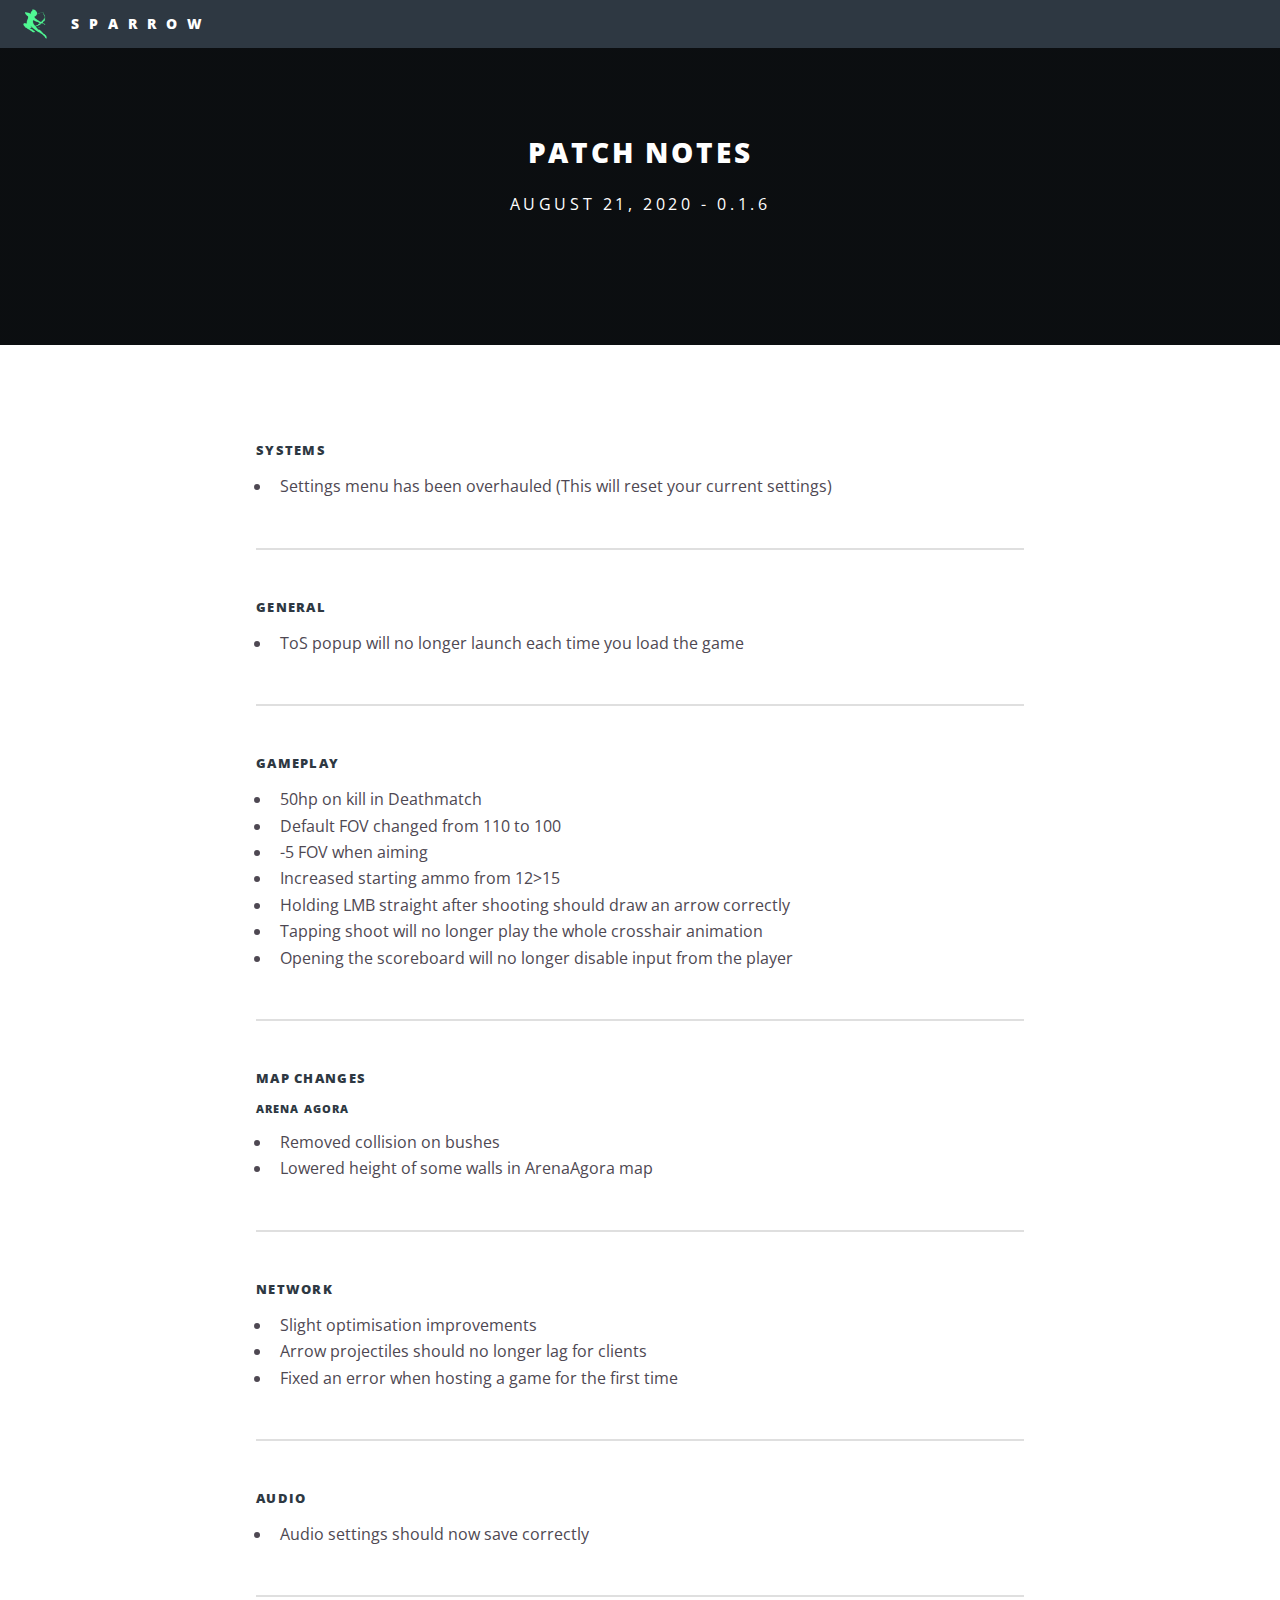
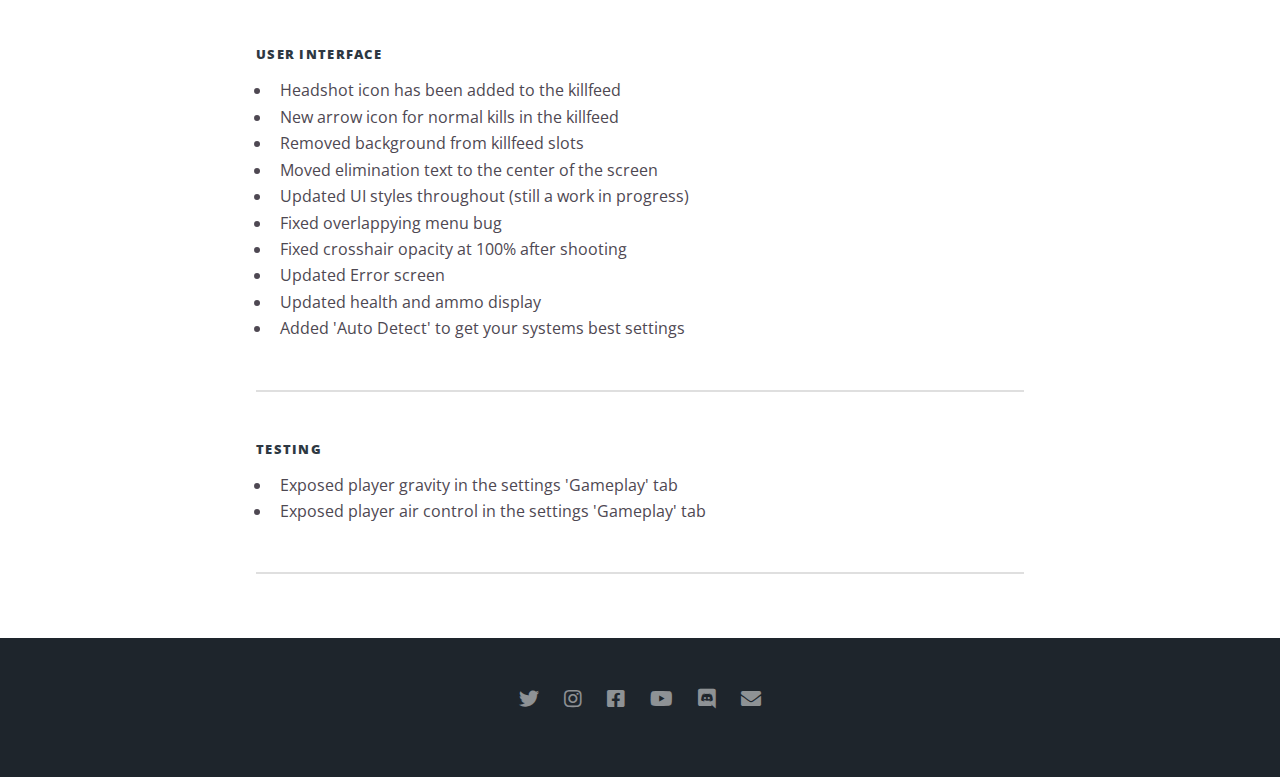
==== commit e8a92104: "Update patchnotes-0.1.6.html" ====
--- a/patchnotes-0.1.6.html
+++ b/patchnotes-0.1.6.html
@@ -82,13 +82,13 @@
                   <a>Increased starting ammo from 12>15</a>
                 </li>
                 <li>
-                  <a>Holding LMB straight after shooting should draw and arrow correctly</a>
-                </li>
-                <li>
-                  <a>Tapping shoot will no longer play the whole crosshair animation/a>
-                </li>
-                <li>
-                  <a>Opening the scoreboard will no longer disable input from the player/a>
+                  <a>Holding LMB straight after shooting should draw an arrow correctly</a>
+                </li>
+                <li>
+                  <a>Tapping shoot will no longer play the whole crosshair animation</a>
+                </li>
+                <li>
+                  <a>Opening the scoreboard will no longer disable input from the player</a>
                 </li>
               </ul>
 
@@ -141,7 +141,7 @@
                   <a>New arrow icon for normal kills in the killfeed</a>
                 </li>
                 <li>
-                  <a>Removed background from Killfeed slots</a>
+                  <a>Removed background from killfeed slots</a>
                 </li>
                 <li>
                   <a>Moved elimination text to the center of the screen</a>
@@ -171,10 +171,10 @@
               <h5>Testing</h5>
               <ul>
                 <li>
-                  <a>Exposed player gravity in the settings menu</a>
-                </li>
-                <li>
-                  <a>Exposed player air control in the settings menu</a>
+                  <a>Exposed player gravity in the settings 'Gameplay' tab</a>
+                </li>
+                <li>
+                  <a>Exposed player air control in the settings 'Gameplay' tab</a>
                 </li>
               </ul>
 
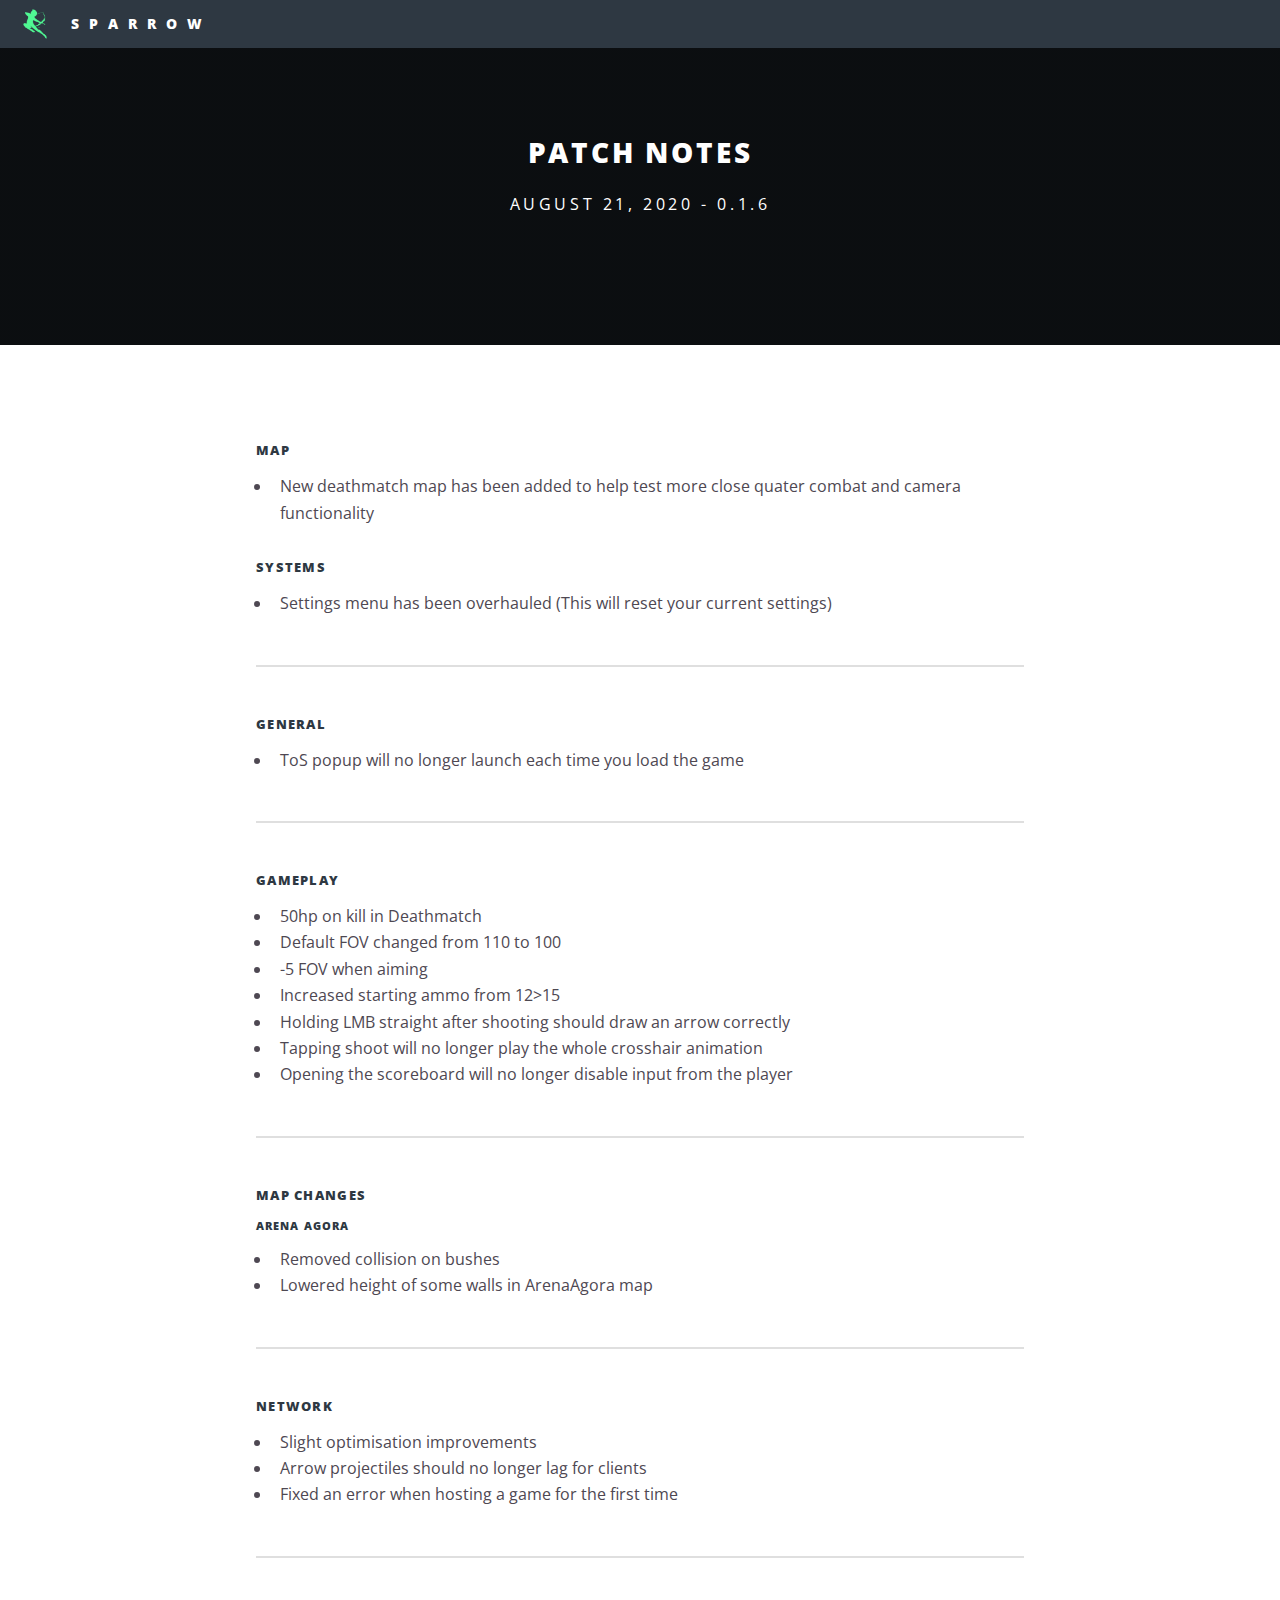
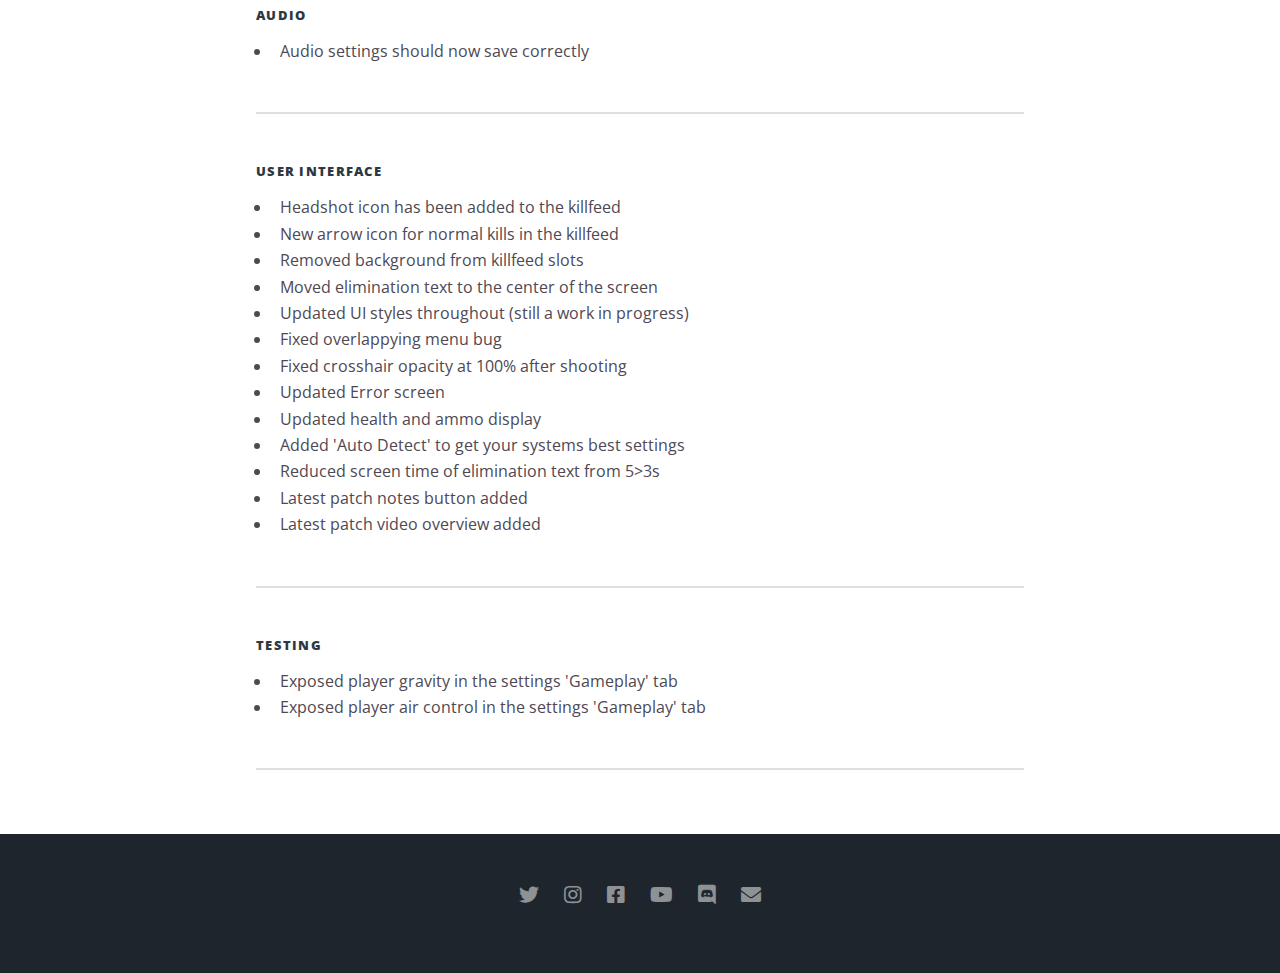
==== commit 8bf24f1b: "123" ====
--- a/patchnotes-0.1.6.html
+++ b/patchnotes-0.1.6.html
@@ -49,6 +49,13 @@
           </header>
           <section class="wrapper style5">
             <div class="inner">
+              <h5>Map</h5>
+              <ul>
+                <li>
+                  <a>New deathmatch map has been added to help test more close quater combat and camera functionality</a>
+                </li>
+              </ul>
+
               <h5>Systems</h5>
               <ul>
                 <li>
@@ -163,6 +170,15 @@
                 </li>
                 <li>
                   <a>Added 'Auto Detect' to get your systems best settings</a>
+                </li>
+                <li>
+                  <a>Reduced screen time of elimination text from 5>3s</a>
+                </li>
+                <li>
+                  <a>Latest patch notes button added</a>
+                </li>
+                <li>
+                  <a>Latest patch video overview added</a>
                 </li>
               </ul>
 
